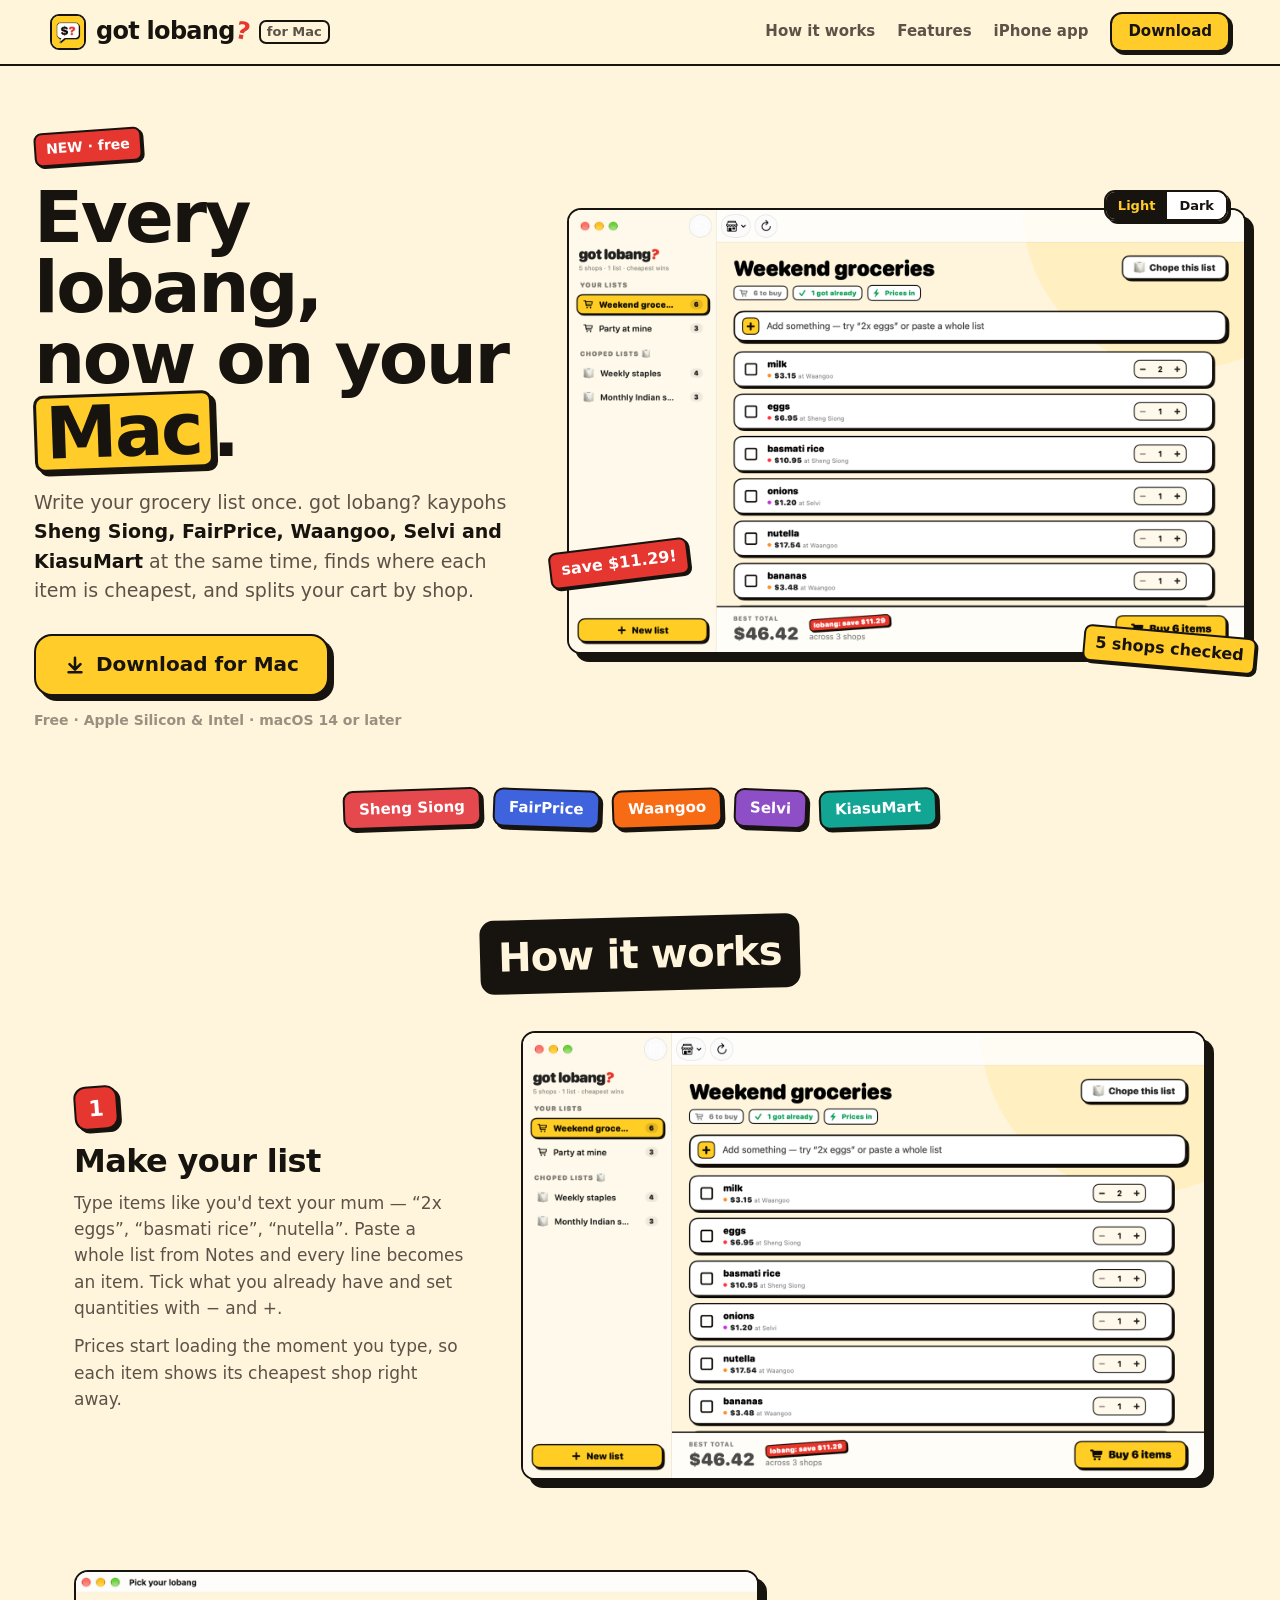
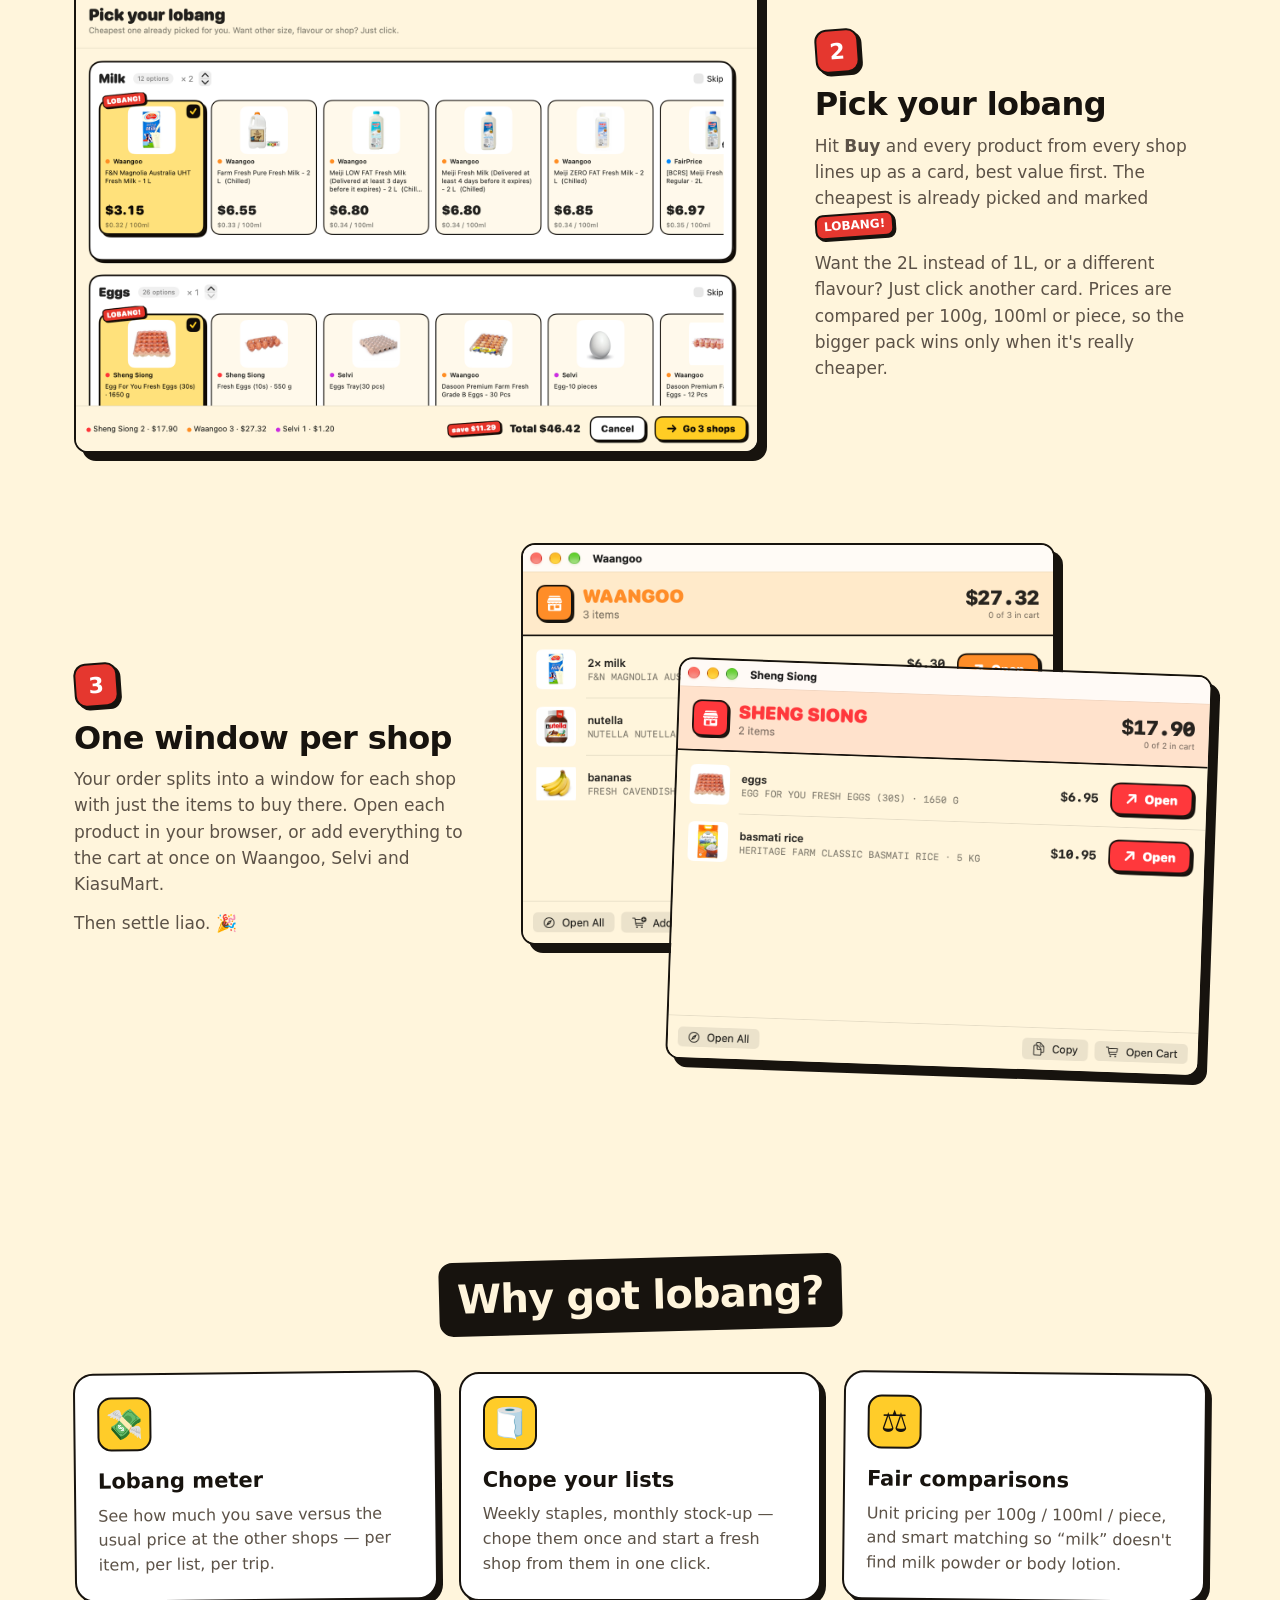
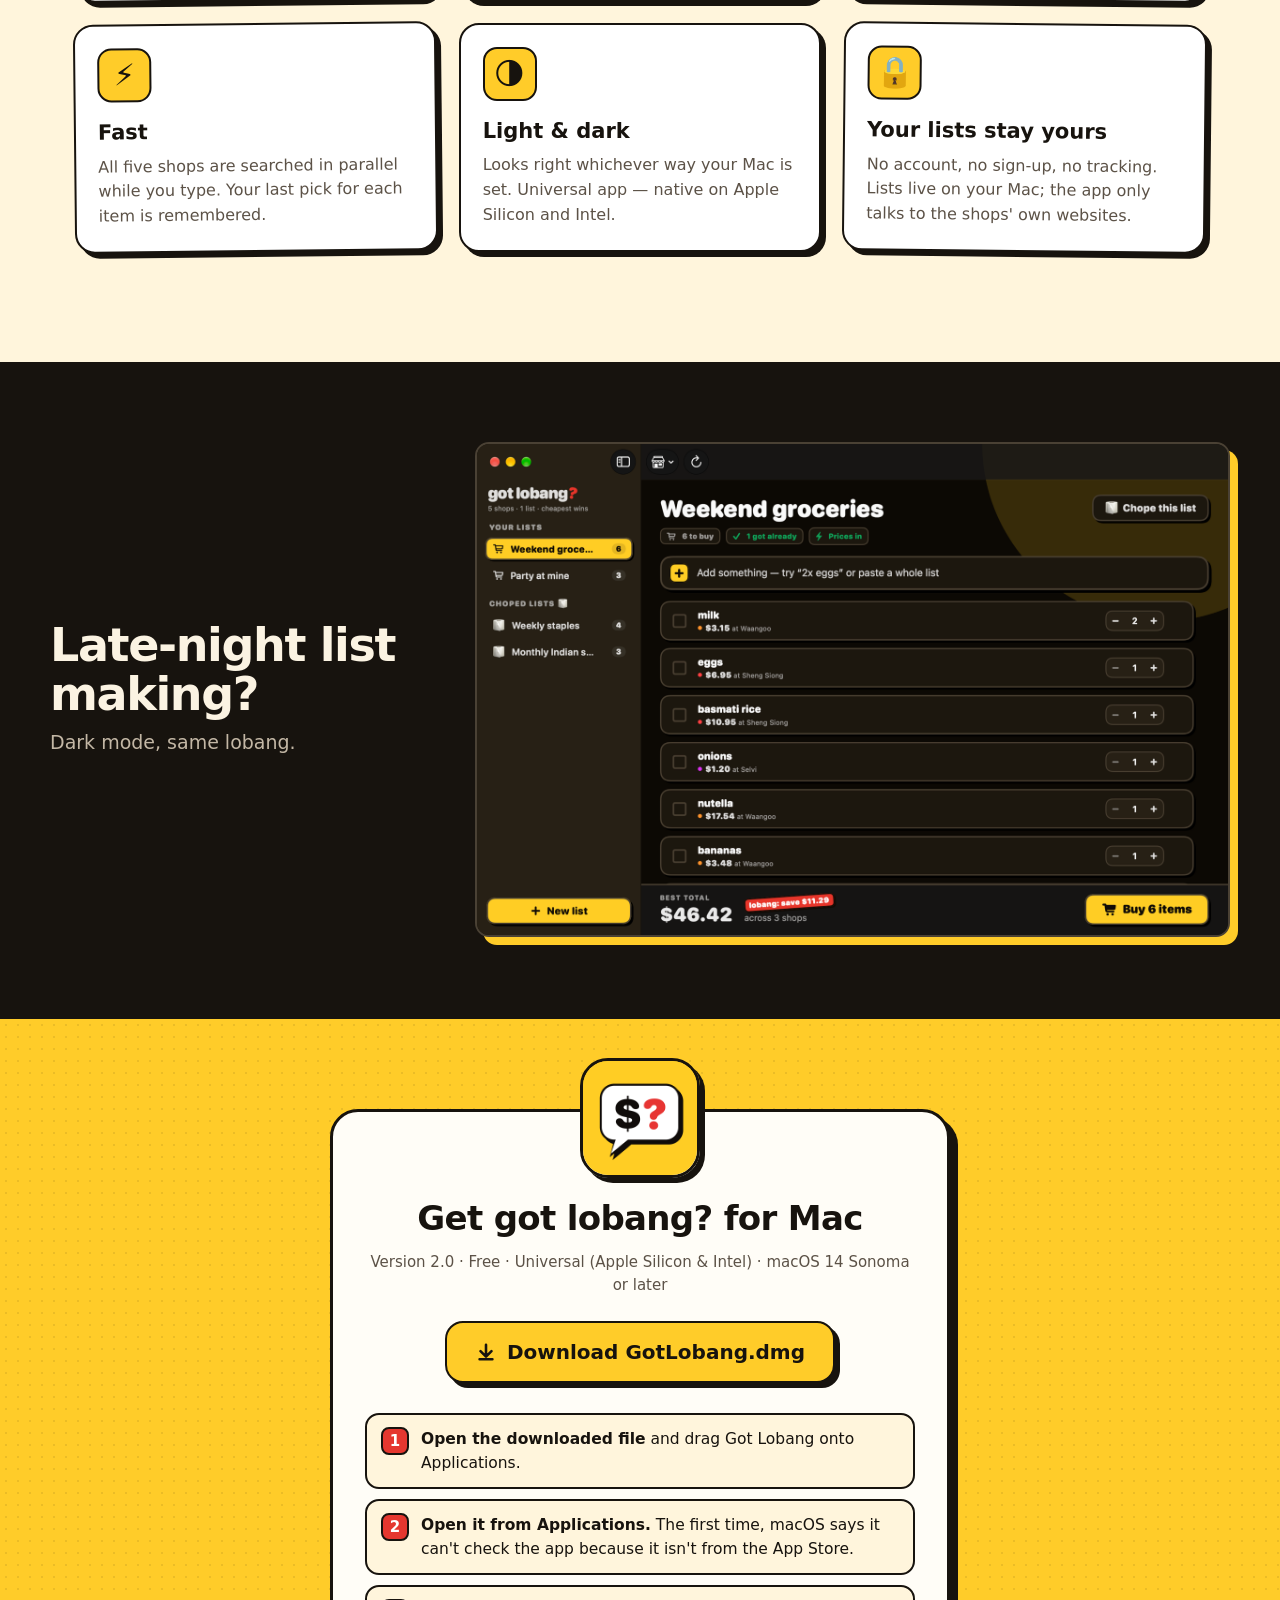
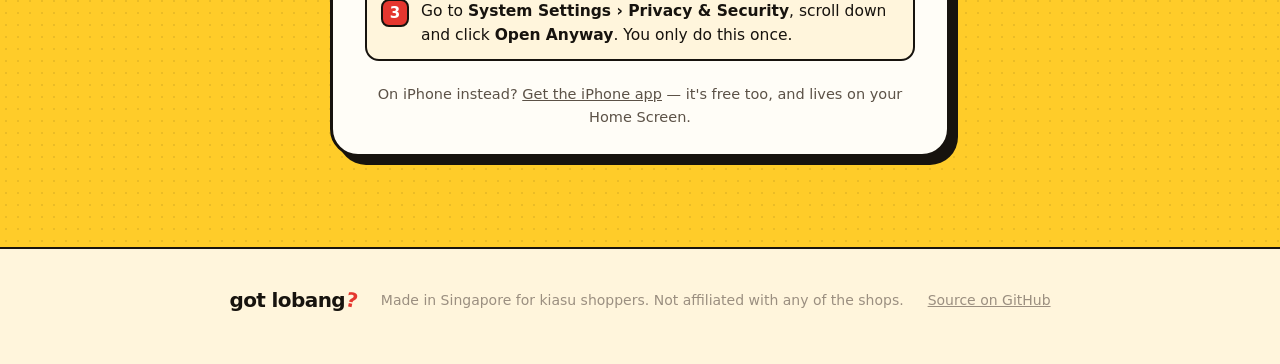
==== mac/index.html @ 3800f847 "Publish 2026-10-19 16:02" ====
<!doctype html>
<html lang="en">
<head>
  <meta charset="utf-8" />
  <meta name="viewport" content="width=device-width, initial-scale=1, viewport-fit=cover" />
  <title>got lobang? for Mac</title>
  <meta name="description" content="The cheapest groceries in Singapore, on your Mac. One list, five shops — Sheng Siong, FairPrice, Waangoo, Selvi and KiasuMart. Free download." />
  <meta name="theme-color" content="#ffcc29" />
  <link rel="icon" type="image/png" href="../icons/icon-192.png" />
  <link rel="apple-touch-icon" href="../icons/apple-touch-icon.png" />
  <link rel="stylesheet" href="mac.css" />
</head>
<body>
  <header class="top">
    <a class="brand" href="./"><img src="../icons/icon-192.png" alt="" /><span class="wordmark">got lobang<i>?</i></span><span class="for-mac">for Mac</span></a>
    <nav>
      <a href="#how">How it works</a>
      <a href="#features">Features</a>
      <a href="../" class="hide-sm">iPhone app</a>
      <a class="btn small primary" href="#download">Download</a>
    </nav>
  </header>

  <section class="hero">
    <div class="hero-text">
      <span class="sticker red tilt-l">NEW · free</span>
      <h1>Every lobang,<br />now on your <span class="hl">Mac</span>.</h1>
      <p class="lead">Write your grocery list once. got lobang? kaypohs <b>Sheng Siong, FairPrice, Waangoo, Selvi and KiasuMart</b> at the same time, finds where each item is cheapest, and splits your cart by shop.</p>
      <div class="cta">
        <a class="btn primary big" href="https://github.com/saket-vanga/gotlobang/releases/latest/download/GotLobang.dmg" data-dl>
          <svg width="22" height="22" viewBox="0 0 24 24" fill="none" stroke="currentColor" stroke-width="2.8" stroke-linecap="round" stroke-linejoin="round"><path d="M12 4v12M6 11l6 6 6-6M5 20h14"/></svg>
          Download for Mac
        </a>
        <div class="cta-meta">Free · Apple Silicon &amp; Intel · macOS 14 or later</div>
      </div>
    </div>
    <div class="hero-shot">
      <div class="theme-switch" role="tablist" aria-label="Screenshot theme">
        <button class="on" data-theme-shot="light">Light</button><button data-theme-shot="dark">Dark</button>
      </div>
      <img id="heroShot" src="img/main.png" width="1600" height="1047" alt="got lobang? on Mac: a grocery list with the cheapest price and shop for each item" />
      <span class="sticker red float s1">save $11.29!</span>
      <span class="sticker yellow float s2">5 shops checked</span>
    </div>
  </section>

  <div class="shops">
    <span style="--c:#e5484d">Sheng Siong</span><span style="--c:#3e63dd">FairPrice</span><span style="--c:#f76b15">Waangoo</span><span style="--c:#8e4ec6">Selvi</span><span style="--c:#12a594">KiasuMart</span>
  </div>

  <section id="how" class="how">
    <h2 class="section-title"><span>How it works</span></h2>

    <div class="step">
      <div class="step-text">
        <div class="num">1</div>
        <h3>Make your list</h3>
        <p>Type items like you'd text your mum — “2x eggs”, “basmati rice”, “nutella”. Paste a whole list from Notes and every line becomes an item. Tick what you already have and set quantities with − and +.</p>
        <p>Prices start loading the moment you type, so each item shows its cheapest shop right away.</p>
      </div>
      <figure class="shot"><img src="img/main.png" width="1600" height="1047" loading="lazy" alt="The list screen with prices from each shop" /></figure>
    </div>

    <div class="step flip">
      <div class="step-text">
        <div class="num">2</div>
        <h3>Pick your lobang</h3>
        <p>Hit <b>Buy</b> and every product from every shop lines up as a card, best value first. The cheapest is already picked and marked <span class="sticker red inline">LOBANG!</span></p>
        <p>Want the 2L instead of 1L, or a different flavour? Just click another card. Prices are compared per 100g, 100ml or piece, so the bigger pack wins only when it's really cheaper.</p>
      </div>
      <figure class="shot"><img src="img/pick.png" width="1600" height="1126" loading="lazy" alt="Choosing products for each item, with the cheapest marked" /></figure>
    </div>

    <div class="step">
      <div class="step-text">
        <div class="num">3</div>
        <h3>One window per shop</h3>
        <p>Your order splits into a window for each shop with just the items to buy there. Open each product in your browser, or add everything to the cart at once on Waangoo, Selvi and KiasuMart.</p>
        <p>Then settle liao. 🎉</p>
      </div>
      <figure class="shot stack">
        <img src="img/store-waangoo.png" width="1280" height="960" loading="lazy" alt="The Waangoo window with three items to buy" />
        <img src="img/store-shengSiong.png" width="1280" height="960" loading="lazy" alt="The Sheng Siong window" />
      </figure>
    </div>
  </section>

  <section id="features" class="features">
    <h2 class="section-title"><span>Why got lobang?</span></h2>
    <div class="grid">
      <div class="card"><div class="ic">💸</div><h3>Lobang meter</h3><p>See how much you save versus the usual price at the other shops — per item, per list, per trip.</p></div>
      <div class="card"><div class="ic">🧻</div><h3>Chope your lists</h3><p>Weekly staples, monthly stock-up — chope them once and start a fresh shop from them in one click.</p></div>
      <div class="card"><div class="ic">⚖️</div><h3>Fair comparisons</h3><p>Unit pricing per 100g / 100ml / piece, and smart matching so “milk” doesn't find milk powder or body lotion.</p></div>
      <div class="card"><div class="ic">⚡</div><h3>Fast</h3><p>All five shops are searched in parallel while you type. Your last pick for each item is remembered.</p></div>
      <div class="card"><div class="ic">🌗</div><h3>Light &amp; dark</h3><p>Looks right whichever way your Mac is set. Universal app — native on Apple Silicon and Intel.</p></div>
      <div class="card"><div class="ic">🔒</div><h3>Your lists stay yours</h3><p>No account, no sign-up, no tracking. Lists live on your Mac; the app only talks to the shops' own websites.</p></div>
    </div>
  </section>

  <section class="dark-band">
    <div class="dark-text">
      <h2>Late-night list making?</h2>
      <p>Dark mode, same lobang.</p>
    </div>
    <figure class="shot"><img src="img/main-dark.png" width="1600" height="1047" loading="lazy" alt="got lobang? in dark mode" /></figure>
  </section>

  <section id="download" class="download">
    <div class="dl-card">
      <img class="dl-icon" src="../icons/icon-512.png" alt="" width="120" height="120" />
      <h2>Get got lobang? for Mac</h2>
      <p class="muted">Version 2.0 · Free · Universal (Apple Silicon &amp; Intel) · macOS 14 Sonoma or later</p>
      <a class="btn primary big" href="https://github.com/saket-vanga/gotlobang/releases/latest/download/GotLobang.dmg" data-dl>
        <svg width="22" height="22" viewBox="0 0 24 24" fill="none" stroke="currentColor" stroke-width="2.8" stroke-linecap="round" stroke-linejoin="round"><path d="M12 4v12M6 11l6 6 6-6M5 20h14"/></svg>
        Download GotLobang.dmg
      </a>
      <ol class="install-steps">
        <li><span class="n">1</span><div><b>Open the downloaded file</b> and drag Got Lobang onto Applications.</div></li>
        <li><span class="n">2</span><div><b>Open it from Applications.</b> The first time, macOS says it can't check the app because it isn't from the App Store.</div></li>
        <li><span class="n">3</span><div>Go to <b>System Settings › Privacy &amp; Security</b>, scroll down and click <b>Open Anyway</b>. You only do this once.</div></li>
      </ol>
      <p class="fine">On iPhone instead? <a href="../">Get the iPhone app</a> — it's free too, and lives on your Home Screen.</p>
    </div>
  </section>

  <footer>
    <span class="wordmark small">got lobang<i>?</i></span>
    <span>Made in Singapore for kiasu shoppers. Not affiliated with any of the shops.</span>
    <a href="https://github.com/saket-vanga/gotlobang">Source on GitHub</a>
  </footer>

  <script>
    // Light / dark screenshot switch in the hero.
    const img = document.getElementById("heroShot");
    document.querySelectorAll("[data-theme-shot]").forEach(b => b.addEventListener("click", () => {
      document.querySelectorAll("[data-theme-shot]").forEach(x => x.classList.toggle("on", x === b));
      img.src = b.dataset.themeShot === "dark" ? "img/main-dark.png" : "img/main.png";
    }));
    // Click a screenshot to see it full size.
    document.querySelectorAll(".shot img, .hero-shot img").forEach(i => i.addEventListener("click", () => {
      const o = document.createElement("div");
      o.className = "zoom";
      o.innerHTML = `<img src="${i.getAttribute("src")}" alt="">`;
      o.addEventListener("click", () => o.remove());
      document.body.append(o);
    }));
    // Thank-you nudge after the download starts.
    document.querySelectorAll("[data-dl]").forEach(a => a.addEventListener("click", () => {
      const t = document.createElement("div");
      t.className = "toast";
      t.textContent = "Downloading… open it and drag to Applications 🎉";
      document.body.append(t);
      setTimeout(() => t.remove(), 4000);
    }));
  </script>
</body>
</html>
---- mac/mac.css ----
/* got lobang? for Mac — marketing page. Same look as the app: marigold, chilli red, ink outlines. */
:root {
  --bg: #fff5dc;
  --paper: #ffffff;
  --paper-2: #fff9ea;
  --ink: #17130e;
  --ink-2: #5c5247;
  --ink-3: #9b8f80;
  --edge: #17130e;
  --drop: #17130e;
  --yellow: #ffcc29;
  --red: #e5372f;
  --round: ui-rounded, "SF Pro Rounded", "Nunito", system-ui, sans-serif;
  color-scheme: light dark;
}
@media (prefers-color-scheme: dark) {
  :root {
    --bg: #14110c;
    --paper: #221d16;
    --paper-2: #2b251c;
    --ink: #fbf3e2;
    --ink-2: #c3b7a5;
    --ink-3: #847a6c;
    --edge: #4a4134;
    --drop: #000;
  }
}

* { box-sizing: border-box; }
html { scroll-behavior: smooth; }
body {
  margin: 0; background: var(--bg); color: var(--ink);
  font: 17px/1.55 -apple-system, BlinkMacSystemFont, "SF Pro Text", system-ui, sans-serif;
  -webkit-font-smoothing: antialiased;
}
a { color: inherit; }
img { max-width: 100%; height: auto; display: block; }
b { font-weight: 700; }
.muted { color: var(--ink-2); }

.wordmark { font-family: var(--round); font-weight: 900; letter-spacing: -.03em; white-space: nowrap; }
.wordmark i { font-style: normal; color: var(--red); display: inline-block; transform: rotate(12deg); margin-left: .04em; }

.sticker {
  display: inline-block; font-family: var(--round); font-weight: 900; font-size: 14px; padding: 4px 10px;
  border-radius: 8px; border: 2px solid #17130e; box-shadow: 2px 2px 0 #17130e; white-space: nowrap;
}
.sticker.red { background: var(--red); color: #fff; }
.sticker.yellow { background: var(--yellow); color: #17130e; }
.sticker.inline { font-size: 12px; padding: 1px 7px; transform: rotate(-4deg); vertical-align: 2px; }
.tilt-l { transform: rotate(-4deg); }

.btn {
  display: inline-flex; align-items: center; justify-content: center; gap: 10px; text-decoration: none;
  height: 50px; padding: 0 22px; border-radius: 15px; font-family: var(--round); font-weight: 900; font-size: 17px;
  background: var(--paper); color: var(--ink); border: 2.5px solid var(--edge); box-shadow: 4px 4px 0 var(--drop);
  transition: transform .08s ease, box-shadow .08s ease;
}
.btn:active { transform: translate(3px, 3px); box-shadow: 1px 1px 0 var(--drop); }
.btn:hover { transform: translate(-1px, -1px); box-shadow: 5px 5px 0 var(--drop); }
.btn.primary { background: var(--yellow); color: #17130e; border-color: #17130e; box-shadow: 4px 4px 0 #17130e; }
.btn.small { height: 40px; font-size: 15px; padding: 0 16px; border-radius: 12px; box-shadow: 3px 3px 0 #17130e; }
.btn.big { height: 62px; font-size: 20px; padding: 0 28px; border-radius: 18px; box-shadow: 5px 5px 0 #17130e; }

/* ---------- top bar ---------- */
.top {
  position: sticky; top: 0; z-index: 10; display: flex; align-items: center; justify-content: space-between; gap: 16px;
  padding: 12px max(16px, calc((100vw - 1180px) / 2)); background: color-mix(in srgb, var(--bg) 85%, transparent);
  -webkit-backdrop-filter: blur(16px) saturate(160%); backdrop-filter: blur(16px) saturate(160%); border-bottom: 2px solid var(--edge);
}
.brand { display: flex; align-items: center; gap: 10px; text-decoration: none; }
.brand img { width: 36px; height: 36px; border-radius: 9px; border: 2px solid #17130e; }
.brand .wordmark { font-size: 24px; }
.for-mac { font-family: var(--round); font-weight: 800; font-size: 13px; color: var(--ink-2); border: 2px solid var(--edge); border-radius: 7px; padding: 0 6px; }
nav { display: flex; align-items: center; gap: 22px; }
nav a:not(.btn) { text-decoration: none; font-weight: 600; font-size: 15px; color: var(--ink-2); }
nav a:not(.btn):hover { color: var(--ink); }

/* ---------- hero ---------- */
.hero {
  display: grid; grid-template-columns: minmax(0, 5fr) minmax(0, 7fr); gap: 48px; align-items: center;
  max-width: 1260px; margin: 0 auto; padding: 64px 24px 40px;
}
h1 { font-family: var(--round); font-weight: 900; font-size: clamp(42px, 6vw, 72px); line-height: .98; letter-spacing: -.035em; margin: 18px 0 18px; }
.hl { background: var(--yellow); color: #17130e; padding: 0 .12em; border-radius: 10px; border: 3px solid #17130e; box-shadow: 4px 4px 0 #17130e; display: inline-block; transform: rotate(-2deg); }
.lead { font-size: 19px; color: var(--ink-2); max-width: 34em; margin: 0 0 28px; }
.lead b { color: var(--ink); }
.cta-meta { margin-top: 14px; font-size: 14px; color: var(--ink-3); font-weight: 600; }
.hero-shot { position: relative; }
.hero-shot > img, .shot img {
  border-radius: 14px; border: 2.5px solid var(--edge); box-shadow: 8px 8px 0 var(--drop); background: var(--paper); cursor: zoom-in;
}
.theme-switch { position: absolute; top: -18px; right: 18px; z-index: 2; display: flex; border: 2px solid #17130e; border-radius: 11px; overflow: hidden; box-shadow: 3px 3px 0 #17130e; }
.theme-switch button { font: 800 13px var(--round); border: 0; padding: 6px 12px; background: #fff; color: #17130e; cursor: pointer; }
.theme-switch button.on { background: #17130e; color: var(--yellow); }
.float { position: absolute; z-index: 2; font-size: 16px; }
.s1 { left: -18px; bottom: 16%; transform: rotate(-7deg); animation: bob 3s ease-in-out infinite; }
.s2 { right: -10px; bottom: -14px; transform: rotate(5deg); animation: bob 3s ease-in-out 1.5s infinite; }
@keyframes bob { 50% { translate: 0 -6px; } }

.shops { display: flex; flex-wrap: wrap; justify-content: center; gap: 12px; padding: 18px 24px 8px; }
.shops span { font-family: var(--round); font-weight: 900; font-size: 15px; color: #fff; background: var(--c); border: 2px solid #17130e; border-radius: 10px; padding: 6px 14px; box-shadow: 3px 3px 0 #17130e; }
.shops span:nth-child(odd) { transform: rotate(-2deg); }
.shops span:nth-child(even) { transform: rotate(2deg); }

/* ---------- sections ---------- */
.section-title { text-align: center; margin: 0 0 40px; }
.section-title span { display: inline-block; font-family: var(--round); font-weight: 900; font-size: clamp(28px, 4vw, 40px); letter-spacing: -.02em; background: var(--ink); color: var(--bg); padding: 6px 18px; border-radius: 14px; transform: rotate(-1.5deg); }
.how, .features { max-width: 1180px; margin: 0 auto; padding: 80px 24px 20px; }
.step { display: grid; grid-template-columns: minmax(0, 4fr) minmax(0, 7fr); gap: 56px; align-items: center; margin-bottom: 90px; }
.step.flip { grid-template-columns: minmax(0, 7fr) minmax(0, 4fr); }
.step.flip .step-text { order: 2; }
.step h3 { font-family: var(--round); font-weight: 900; font-size: 32px; letter-spacing: -.02em; margin: 14px 0 10px; line-height: 1.1; }
.step p { color: var(--ink-2); margin: 0 0 12px; }
.num { width: 44px; height: 44px; border-radius: 12px; background: var(--red); color: #fff; font: 900 22px var(--round); display: grid; place-items: center; border: 2.5px solid #17130e; box-shadow: 3px 3px 0 #17130e; transform: rotate(-4deg); }
.shot { margin: 0; }
.shot.stack { position: relative; padding-bottom: 18%; }
.shot.stack img { width: 78%; }
.shot.stack img + img { position: absolute; right: 0; bottom: 0; transform: rotate(2deg); }

.grid { display: grid; grid-template-columns: repeat(3, minmax(0, 1fr)); gap: 22px; }
.card { background: var(--paper); border: 2.5px solid var(--edge); border-radius: 20px; padding: 22px; box-shadow: 5px 5px 0 var(--drop); transition: transform .15s ease; }
.card:nth-child(3n + 1) { transform: rotate(-.6deg); }
.card:nth-child(3n) { transform: rotate(.6deg); }
.card:hover { transform: rotate(0) translate(-2px, -2px); }
.card .ic { font-size: 30px; width: 54px; height: 54px; display: grid; place-items: center; background: var(--yellow); border: 2px solid #17130e; border-radius: 14px; margin-bottom: 14px; }
.card h3 { font-family: var(--round); font-weight: 900; font-size: 21px; margin: 0 0 6px; }
.card p { margin: 0; color: var(--ink-2); font-size: 16px; }

.dark-band {
  margin: 90px 0 0; padding: 80px max(24px, calc((100vw - 1180px) / 2)); background: #17130e; color: #fbf3e2;
  display: grid; grid-template-columns: minmax(0, 4fr) minmax(0, 8fr); gap: 48px; align-items: center;
}
.dark-band h2 { font-family: var(--round); font-weight: 900; font-size: clamp(32px, 4vw, 46px); letter-spacing: -.03em; line-height: 1.05; margin: 0 0 10px; }
.dark-band p { color: #c3b7a5; font-size: 19px; margin: 0; }
.dark-band .shot img { border-color: #4a4134; box-shadow: 8px 8px 0 var(--yellow); }

.download {
  padding: 90px 24px; background: var(--yellow);
  background-image: radial-gradient(rgba(0, 0, 0, .08) 1.3px, transparent 1.4px); background-size: 12px 12px;
  border-top: 2.5px solid #17130e; border-bottom: 2.5px solid #17130e;
}
.dl-card { max-width: 620px; margin: 0 auto; background: #fffdf7; color: #17130e; border: 3px solid #17130e; border-radius: 28px; padding: 36px 32px 26px; box-shadow: 8px 8px 0 #17130e; text-align: center; }
.dl-icon { margin: -90px auto 14px; width: 120px; height: 120px; border-radius: 28px; border: 3px solid #17130e; box-shadow: 5px 5px 0 #17130e; }
.dl-card h2 { font-family: var(--round); font-weight: 900; font-size: 34px; letter-spacing: -.02em; margin: 0 0 6px; }
.dl-card .muted { color: #5c5247; margin: 0 0 24px; font-size: 15px; }
.install-steps { list-style: none; padding: 0; margin: 30px 0 0; text-align: left; display: grid; gap: 10px; }
.install-steps li { display: flex; gap: 12px; align-items: flex-start; background: #fff5dc; border: 2px solid #17130e; border-radius: 14px; padding: 12px 14px; font-size: 15.5px; }
.install-steps .n { flex: none; width: 28px; height: 28px; border-radius: 8px; background: var(--red); color: #fff; font: 900 15px var(--round); display: grid; place-items: center; border: 2px solid #17130e; }
.fine { font-size: 14.5px; color: #5c5247; margin: 22px 0 0; }

footer { display: flex; flex-wrap: wrap; gap: 10px 24px; align-items: center; justify-content: center; padding: 36px 24px 48px; font-size: 14px; color: var(--ink-3); }
footer .wordmark.small { font-size: 20px; color: var(--ink); }

.zoom { position: fixed; inset: 0; z-index: 50; background: rgba(15, 10, 0, .82); display: grid; place-items: center; padding: 24px; cursor: zoom-out; animation: fade .2s ease; }
.zoom img { max-width: 100%; max-height: 100%; border-radius: 12px; box-shadow: 0 20px 60px rgba(0, 0, 0, .5); }
@keyframes fade { from { opacity: 0; } }
.toast { position: fixed; left: 50%; bottom: 28px; transform: translateX(-50%); z-index: 60; background: #17130e; color: var(--yellow); border: 2.5px solid var(--yellow); padding: 12px 20px; border-radius: 14px; font: 800 16px var(--round); animation: fade .3s ease; white-space: nowrap; }

/* ---------- small screens ---------- */
@media (max-width: 860px) {
  .hero, .step, .step.flip, .dark-band { grid-template-columns: minmax(0, 1fr); gap: 30px; }
  .step.flip .step-text { order: 0; }
  .hero { padding-top: 40px; }
  .grid { grid-template-columns: minmax(0, 1fr); }
  .hide-sm, nav a[href="#how"], nav a[href="#features"] { display: none; }
  .s1 { left: 6px; }
  .step { margin-bottom: 60px; }
  .dl-card { padding: 30px 18px 22px; }
  .toast { white-space: normal; width: calc(100% - 32px); text-align: center; }
}
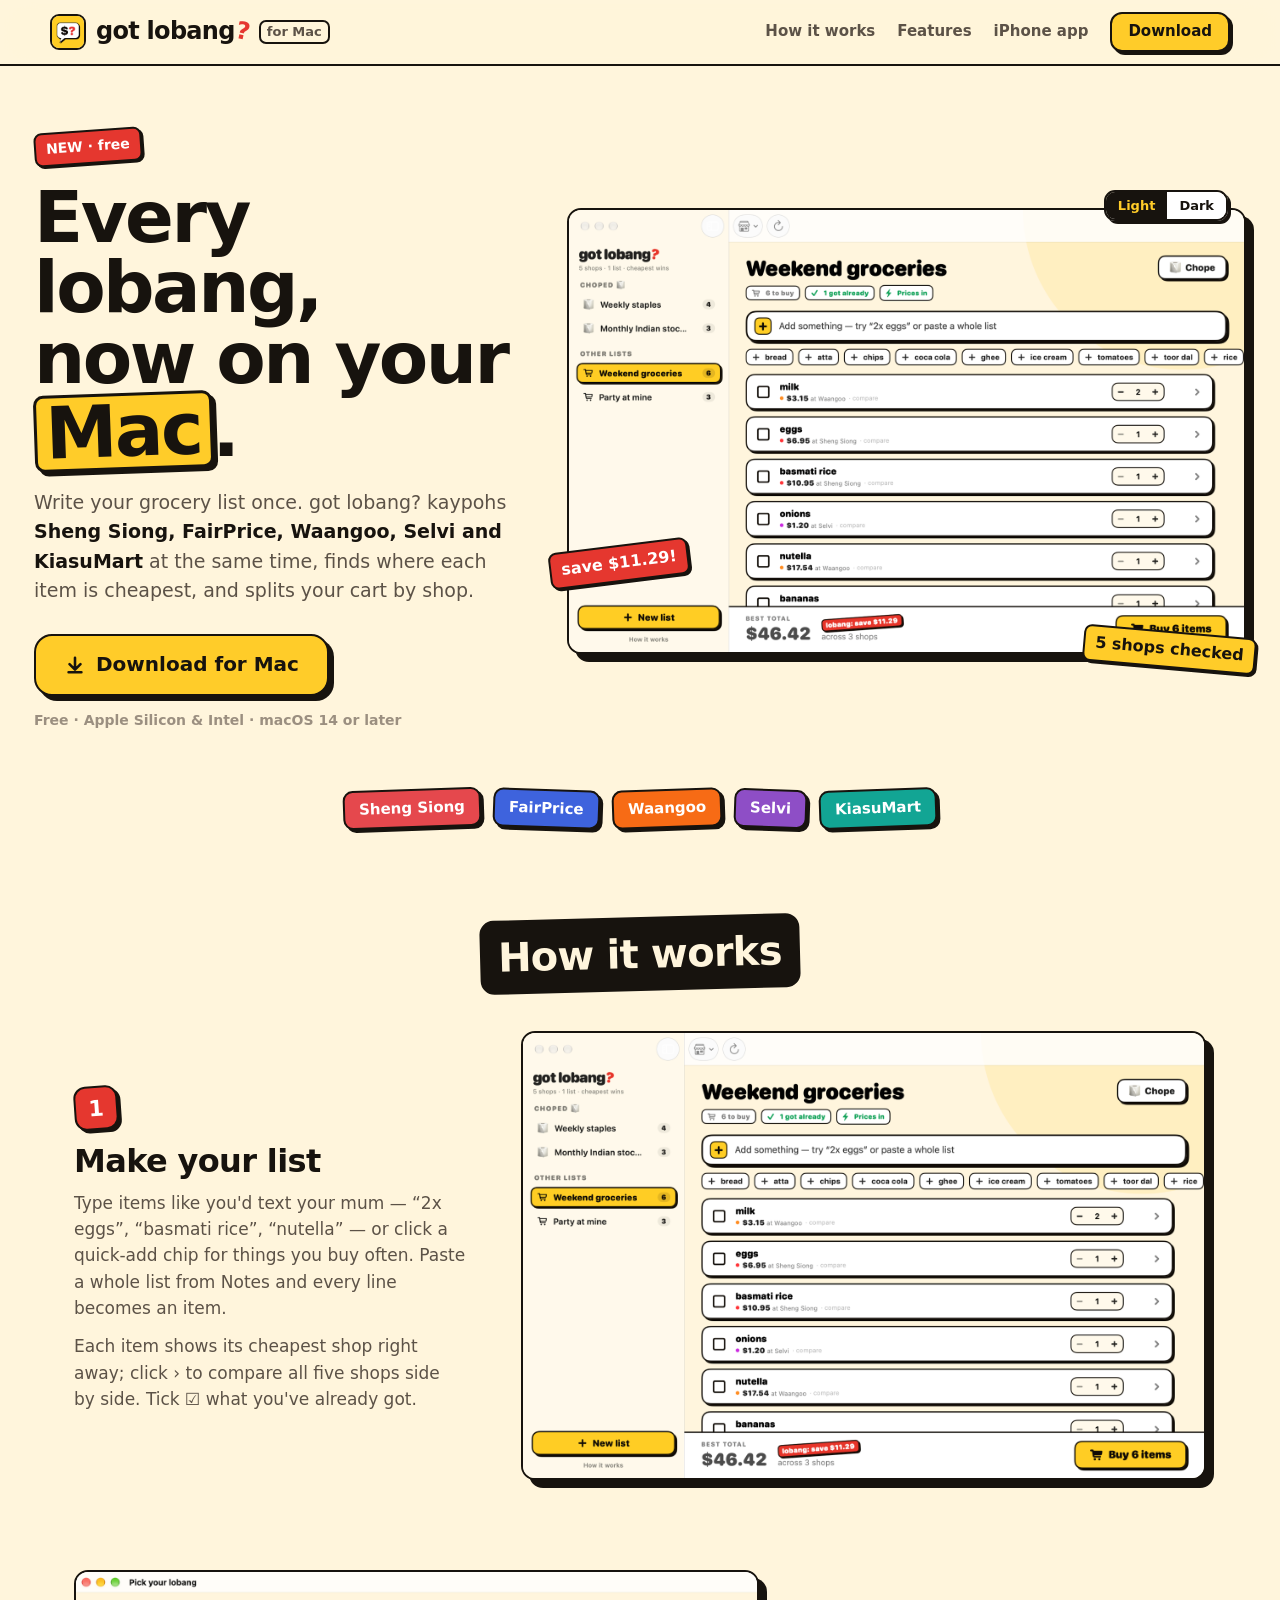
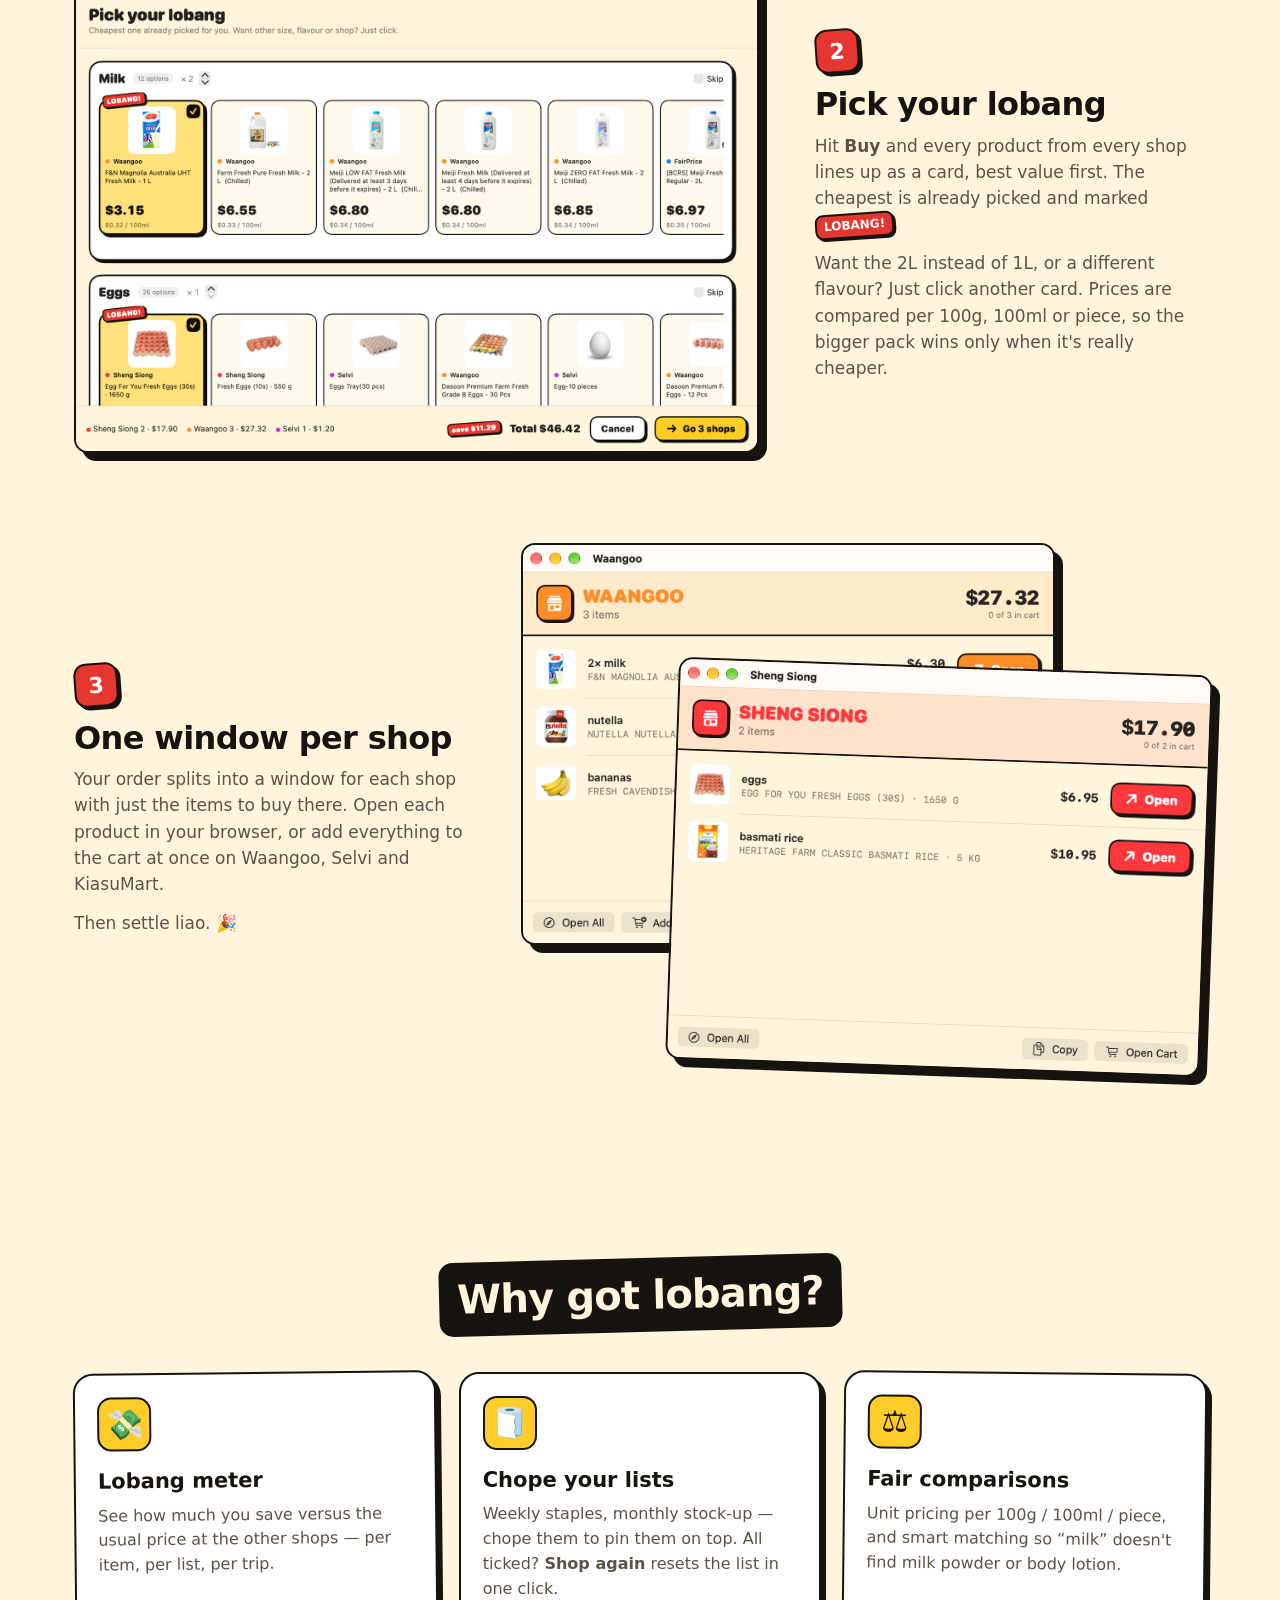
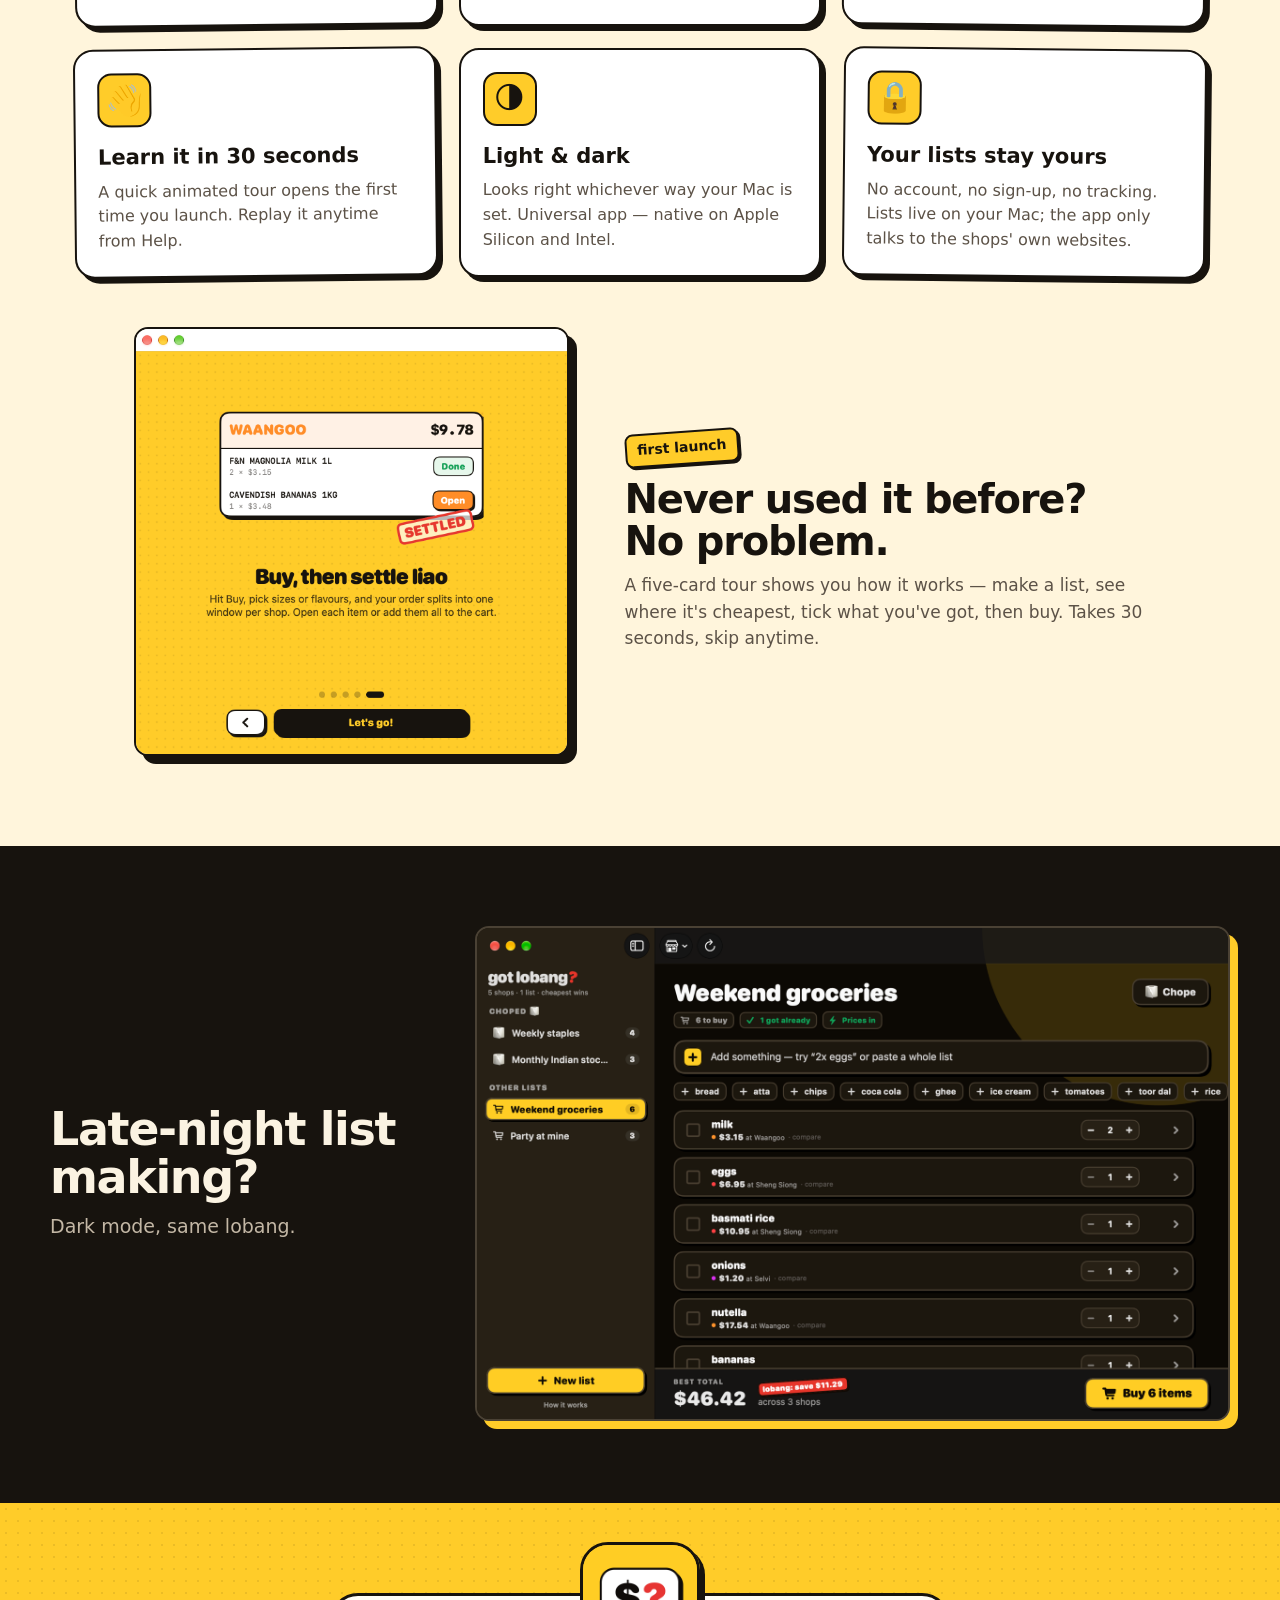
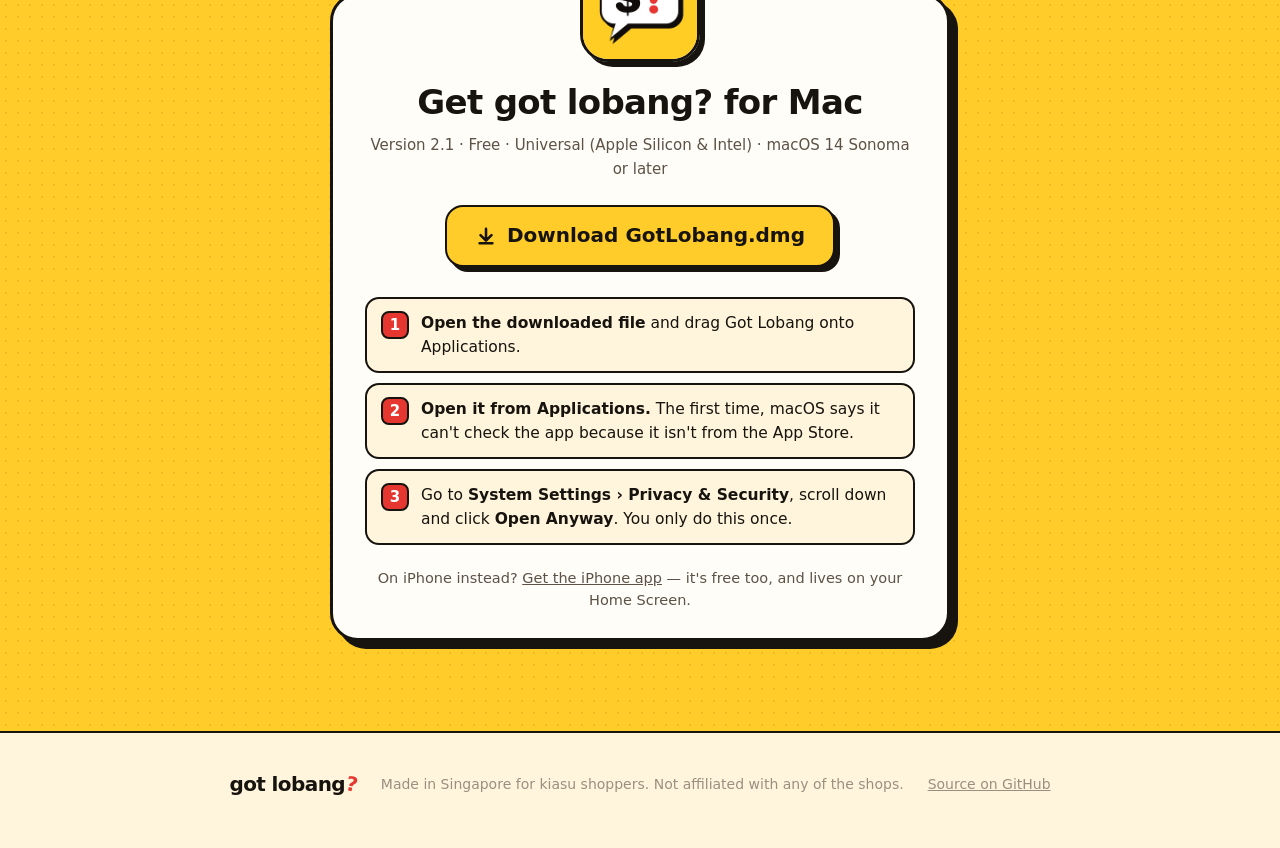
==== commit 0cafb82b: "Publish 2026-10-19 16:31" ====
--- a/mac/index.html
+++ b/mac/index.html
@@ -55,8 +55,8 @@
       <div class="step-text">
         <div class="num">1</div>
         <h3>Make your list</h3>
-        <p>Type items like you'd text your mum — “2x eggs”, “basmati rice”, “nutella”. Paste a whole list from Notes and every line becomes an item. Tick what you already have and set quantities with − and +.</p>
-        <p>Prices start loading the moment you type, so each item shows its cheapest shop right away.</p>
+        <p>Type items like you'd text your mum — “2x eggs”, “basmati rice”, “nutella” — or click a quick-add chip for things you buy often. Paste a whole list from Notes and every line becomes an item.</p>
+        <p>Each item shows its cheapest shop right away; click › to compare all five shops side by side. Tick ☑ what you've already got.</p>
       </div>
       <figure class="shot"><img src="img/main.png" width="1600" height="1047" loading="lazy" alt="The list screen with prices from each shop" /></figure>
     </div>
@@ -89,11 +89,20 @@
     <h2 class="section-title"><span>Why got lobang?</span></h2>
     <div class="grid">
       <div class="card"><div class="ic">💸</div><h3>Lobang meter</h3><p>See how much you save versus the usual price at the other shops — per item, per list, per trip.</p></div>
-      <div class="card"><div class="ic">🧻</div><h3>Chope your lists</h3><p>Weekly staples, monthly stock-up — chope them once and start a fresh shop from them in one click.</p></div>
+      <div class="card"><div class="ic">🧻</div><h3>Chope your lists</h3><p>Weekly staples, monthly stock-up — chope them to pin them on top. All ticked? <b>Shop again</b> resets the list in one click.</p></div>
       <div class="card"><div class="ic">⚖️</div><h3>Fair comparisons</h3><p>Unit pricing per 100g / 100ml / piece, and smart matching so “milk” doesn't find milk powder or body lotion.</p></div>
-      <div class="card"><div class="ic">⚡</div><h3>Fast</h3><p>All five shops are searched in parallel while you type. Your last pick for each item is remembered.</p></div>
+      <div class="card"><div class="ic">👋</div><h3>Learn it in 30 seconds</h3><p>A quick animated tour opens the first time you launch. Replay it anytime from Help.</p></div>
       <div class="card"><div class="ic">🌗</div><h3>Light &amp; dark</h3><p>Looks right whichever way your Mac is set. Universal app — native on Apple Silicon and Intel.</p></div>
       <div class="card"><div class="ic">🔒</div><h3>Your lists stay yours</h3><p>No account, no sign-up, no tracking. Lists live on your Mac; the app only talks to the shops' own websites.</p></div>
+    </div>
+  </section>
+
+  <section class="tour">
+    <figure class="shot"><img src="img/tutorial.png" width="1240" height="1224" loading="lazy" alt="The first-launch tutorial" /></figure>
+    <div>
+      <span class="sticker yellow tilt-l">first launch</span>
+      <h2>Never used it before? No problem.</h2>
+      <p>A five-card tour shows you how it works — make a list, see where it's cheapest, tick what you've got, then buy. Takes 30 seconds, skip anytime.</p>
     </div>
   </section>
 
@@ -109,7 +118,7 @@
     <div class="dl-card">
       <img class="dl-icon" src="../icons/icon-512.png" alt="" width="120" height="120" />
       <h2>Get got lobang? for Mac</h2>
-      <p class="muted">Version 2.0 · Free · Universal (Apple Silicon &amp; Intel) · macOS 14 Sonoma or later</p>
+      <p class="muted">Version 2.1 · Free · Universal (Apple Silicon &amp; Intel) · macOS 14 Sonoma or later</p>
       <a class="btn primary big" href="https://github.com/saket-vanga/gotlobang/releases/latest/download/GotLobang.dmg" data-dl>
         <svg width="22" height="22" viewBox="0 0 24 24" fill="none" stroke="currentColor" stroke-width="2.8" stroke-linecap="round" stroke-linejoin="round"><path d="M12 4v12M6 11l6 6 6-6M5 20h14"/></svg>
         Download GotLobang.dmg
--- a/mac/mac.css
+++ b/mac/mac.css
@@ -157,13 +157,18 @@
 @keyframes fade { from { opacity: 0; } }
 .toast { position: fixed; left: 50%; bottom: 28px; transform: translateX(-50%); z-index: 60; background: #17130e; color: var(--yellow); border: 2.5px solid var(--yellow); padding: 12px 20px; border-radius: 14px; font: 800 16px var(--round); animation: fade .3s ease; white-space: nowrap; }
 
+.tour { max-width: 1060px; margin: 30px auto 0; padding: 0 24px; display: grid; grid-template-columns: minmax(0, 5fr) minmax(0, 6fr); gap: 56px; align-items: center; }
+.tour .shot img { box-shadow: 8px 8px 0 #17130e; border-color: #17130e; }
+.tour h2 { font-family: var(--round); font-weight: 900; font-size: clamp(28px, 3.6vw, 40px); letter-spacing: -.03em; line-height: 1.05; margin: 14px 0 10px; }
+.tour p { color: var(--ink-2); margin: 0; }
+
 /* ---------- small screens ---------- */
 @media (max-width: 860px) {
-  .hero, .step, .step.flip, .dark-band { grid-template-columns: minmax(0, 1fr); gap: 30px; }
+  .hero, .step, .step.flip, .dark-band, .tour { grid-template-columns: minmax(0, 1fr); gap: 30px; }
   .step.flip .step-text { order: 0; }
   .hero { padding-top: 40px; }
   .grid { grid-template-columns: minmax(0, 1fr); }
-  .hide-sm, nav a[href="#how"], nav a[href="#features"] { display: none; }
+  .hide-sm, .for-mac, nav a[href="#how"], nav a[href="#features"] { display: none; }
   .s1 { left: 6px; }
   .step { margin-bottom: 60px; }
   .dl-card { padding: 30px 18px 22px; }
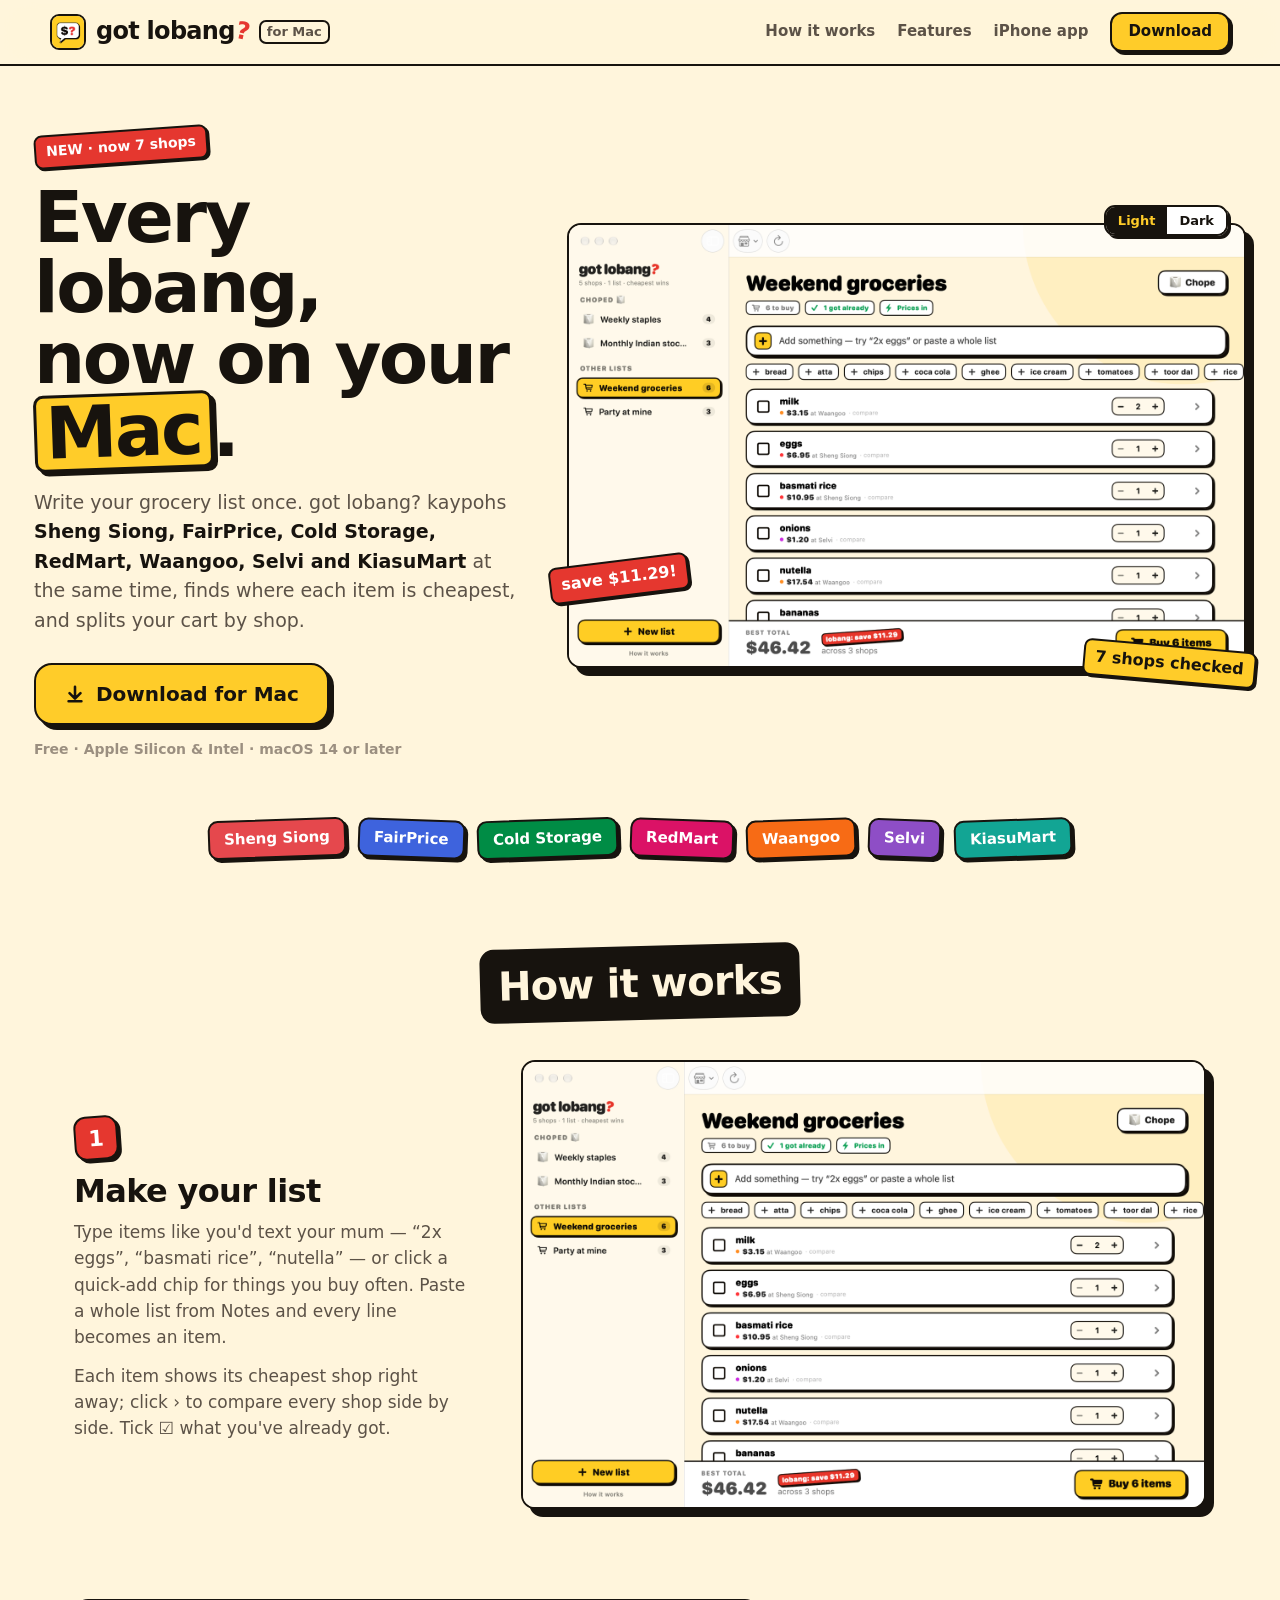
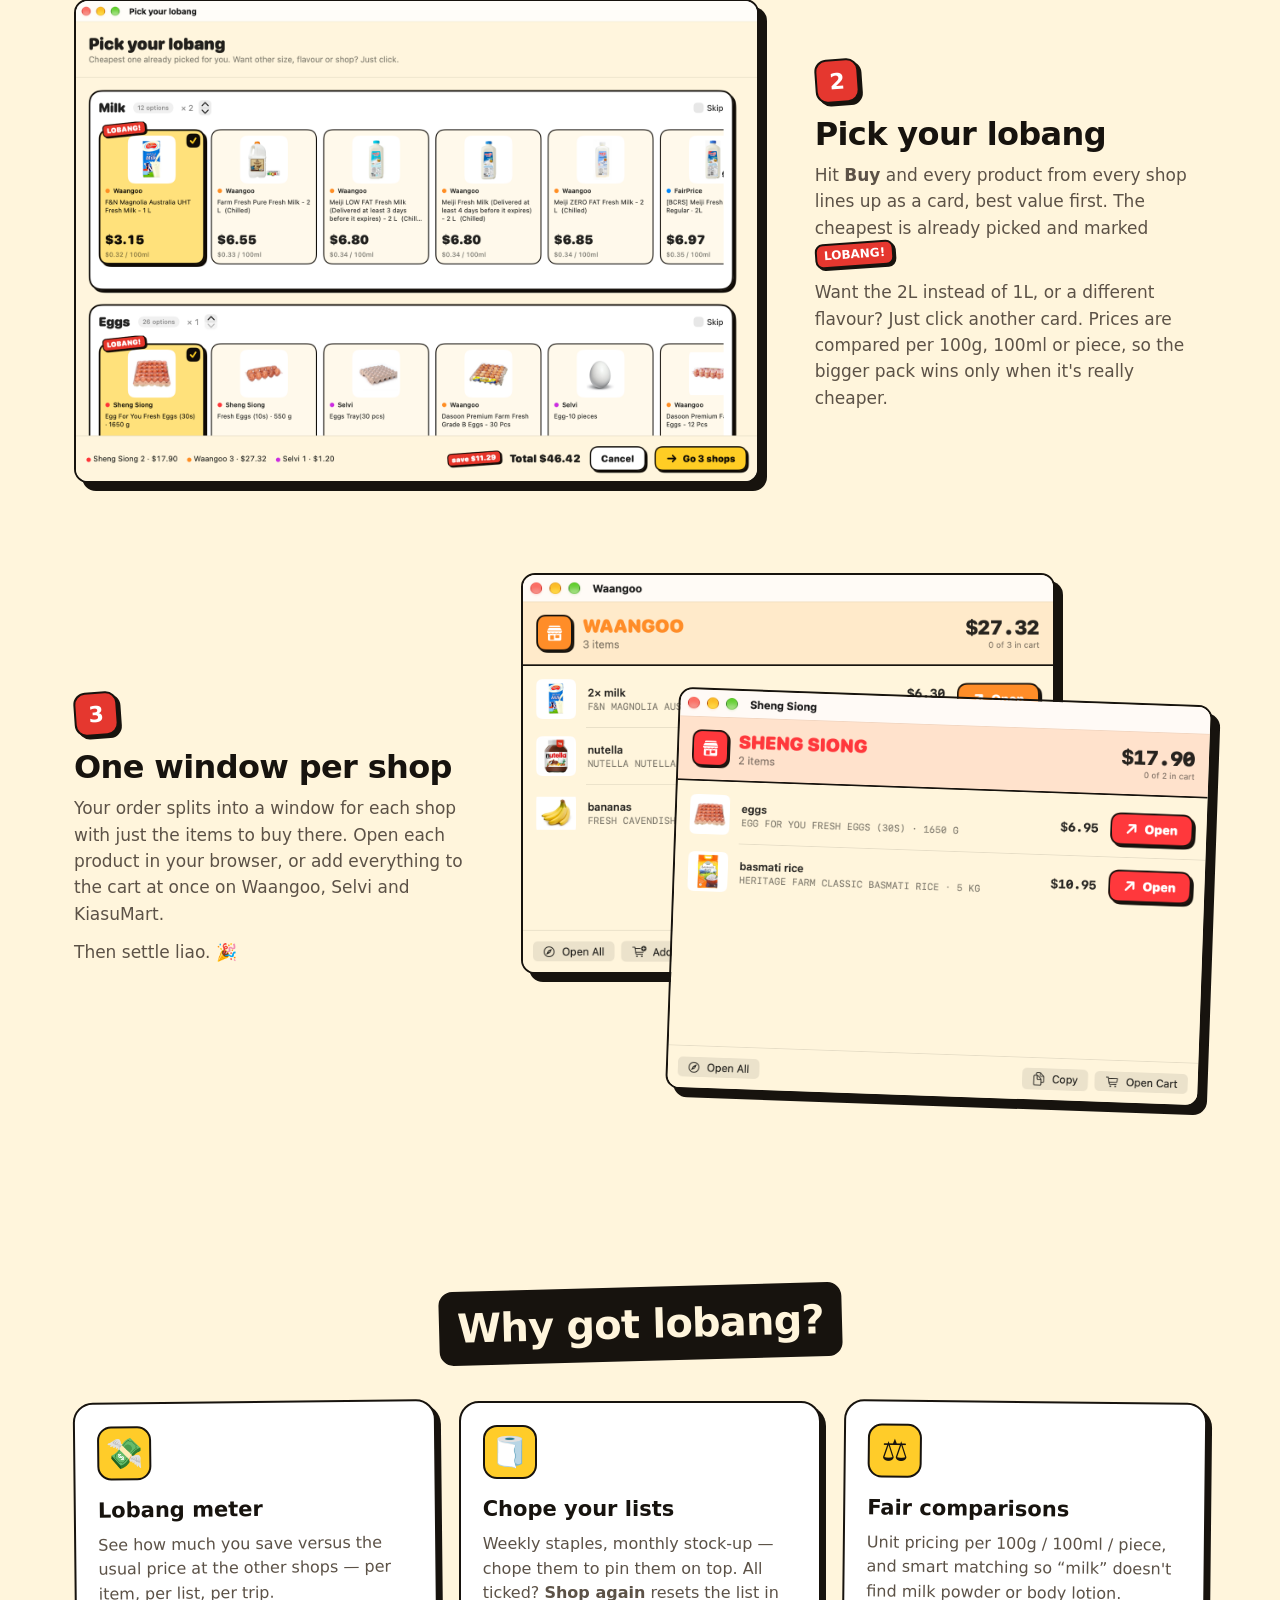
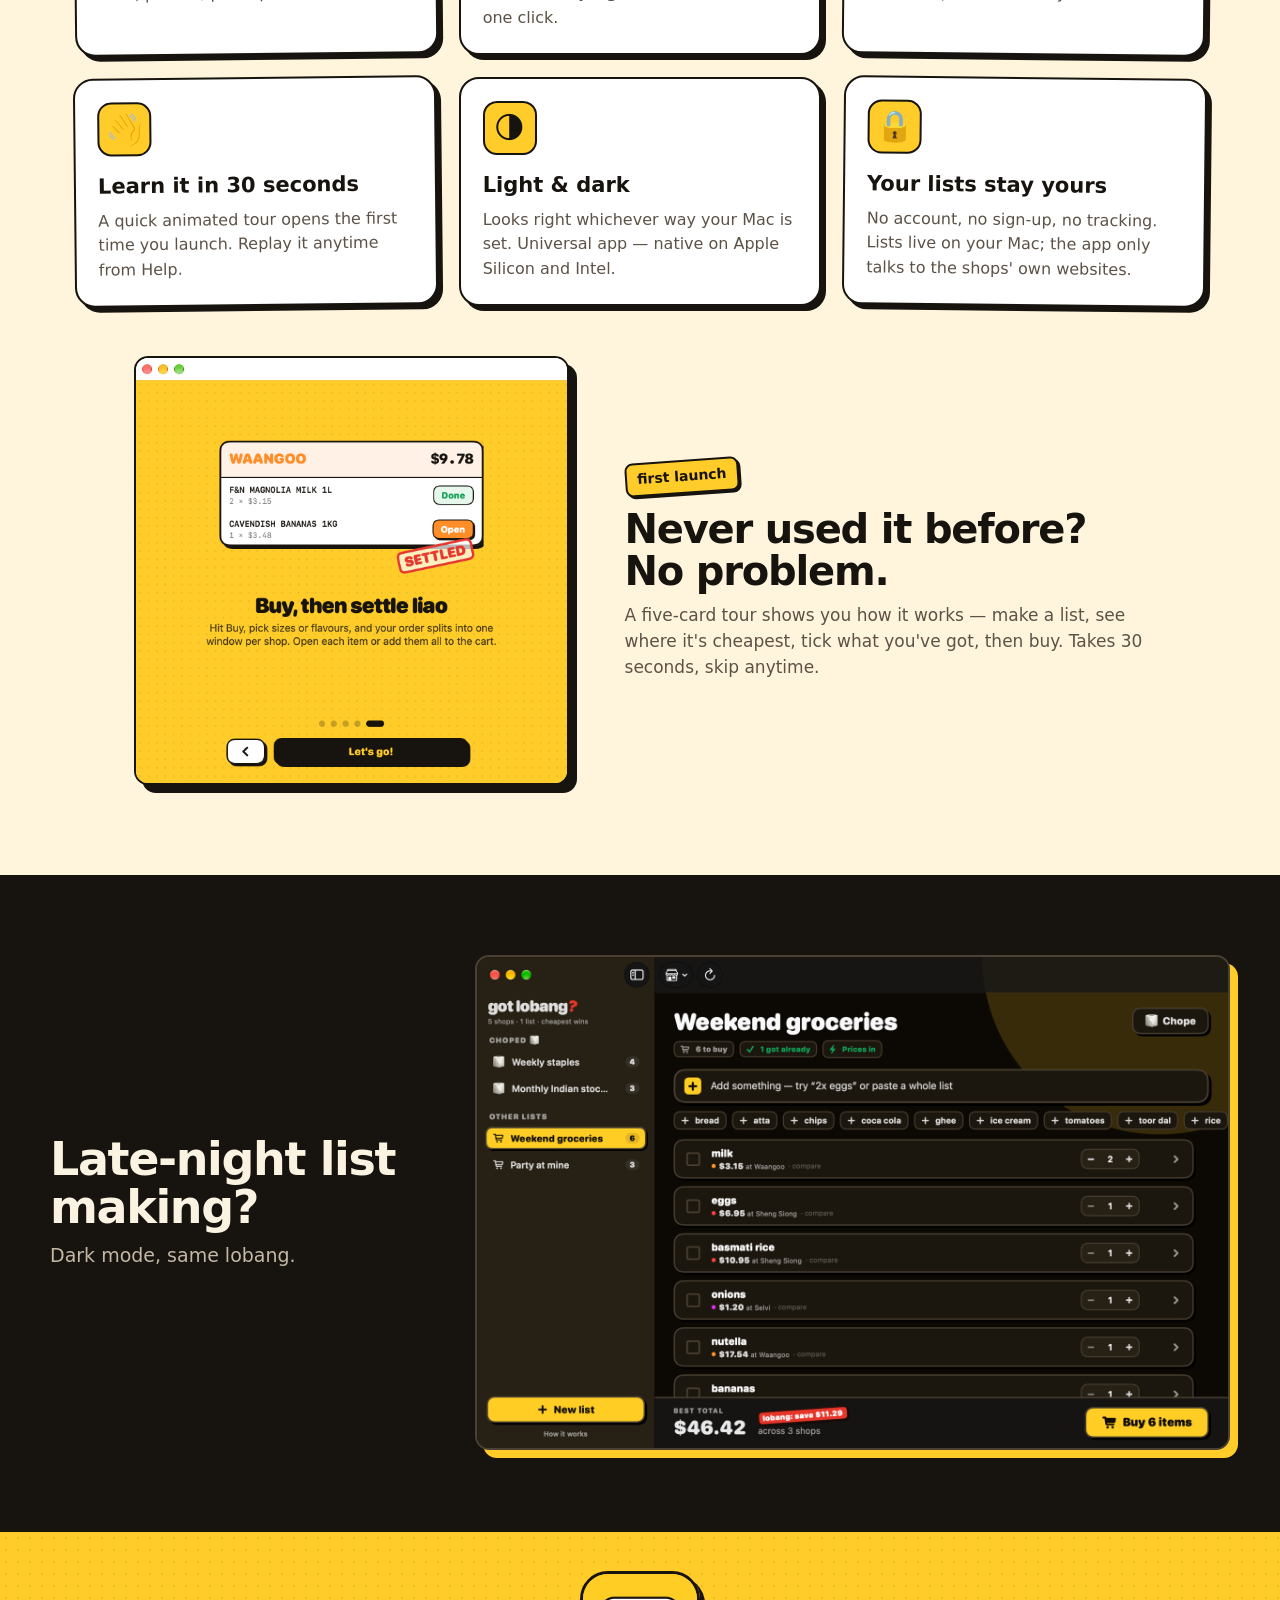
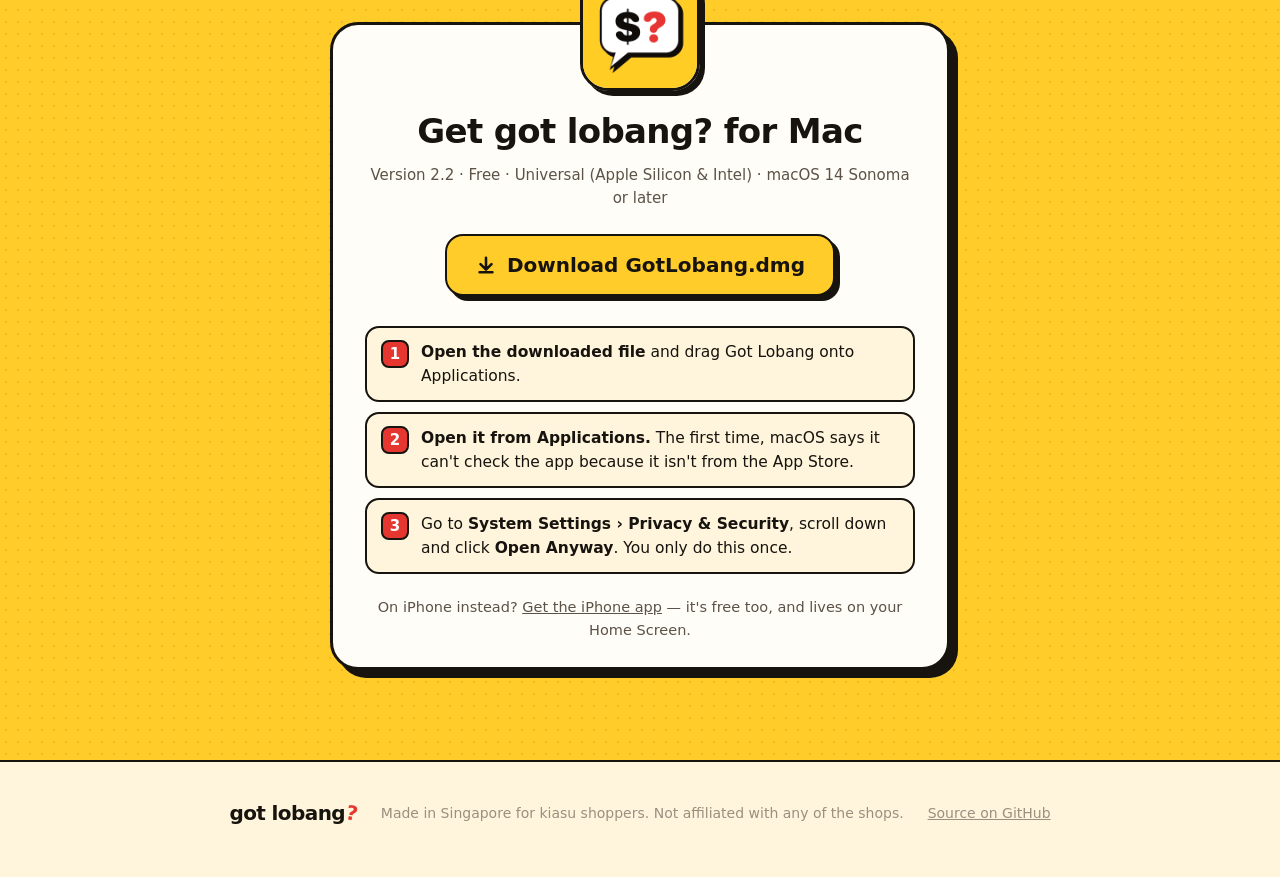
==== commit 7ae691c9: "Publish 2026-10-19 16:50" ====
--- a/mac/index.html
+++ b/mac/index.html
@@ -4,7 +4,7 @@
   <meta charset="utf-8" />
   <meta name="viewport" content="width=device-width, initial-scale=1, viewport-fit=cover" />
   <title>got lobang? for Mac</title>
-  <meta name="description" content="The cheapest groceries in Singapore, on your Mac. One list, five shops — Sheng Siong, FairPrice, Waangoo, Selvi and KiasuMart. Free download." />
+  <meta name="description" content="The cheapest groceries in Singapore, on your Mac. One list, seven shops — Sheng Siong, FairPrice, Cold Storage, RedMart, Waangoo, Selvi and KiasuMart. Free download." />
   <meta name="theme-color" content="#ffcc29" />
   <link rel="icon" type="image/png" href="../icons/icon-192.png" />
   <link rel="apple-touch-icon" href="../icons/apple-touch-icon.png" />
@@ -23,9 +23,9 @@
 
   <section class="hero">
     <div class="hero-text">
-      <span class="sticker red tilt-l">NEW · free</span>
+      <span class="sticker red tilt-l">NEW · now 7 shops</span>
       <h1>Every lobang,<br />now on your <span class="hl">Mac</span>.</h1>
-      <p class="lead">Write your grocery list once. got lobang? kaypohs <b>Sheng Siong, FairPrice, Waangoo, Selvi and KiasuMart</b> at the same time, finds where each item is cheapest, and splits your cart by shop.</p>
+      <p class="lead">Write your grocery list once. got lobang? kaypohs <b>Sheng Siong, FairPrice, Cold Storage, RedMart, Waangoo, Selvi and KiasuMart</b> at the same time, finds where each item is cheapest, and splits your cart by shop.</p>
       <div class="cta">
         <a class="btn primary big" href="https://github.com/saket-vanga/gotlobang/releases/latest/download/GotLobang.dmg" data-dl>
           <svg width="22" height="22" viewBox="0 0 24 24" fill="none" stroke="currentColor" stroke-width="2.8" stroke-linecap="round" stroke-linejoin="round"><path d="M12 4v12M6 11l6 6 6-6M5 20h14"/></svg>
@@ -40,12 +40,12 @@
       </div>
       <img id="heroShot" src="img/main.png" width="1600" height="1047" alt="got lobang? on Mac: a grocery list with the cheapest price and shop for each item" />
       <span class="sticker red float s1">save $11.29!</span>
-      <span class="sticker yellow float s2">5 shops checked</span>
+      <span class="sticker yellow float s2">7 shops checked</span>
     </div>
   </section>
 
   <div class="shops">
-    <span style="--c:#e5484d">Sheng Siong</span><span style="--c:#3e63dd">FairPrice</span><span style="--c:#f76b15">Waangoo</span><span style="--c:#8e4ec6">Selvi</span><span style="--c:#12a594">KiasuMart</span>
+    <span style="--c:#e5484d">Sheng Siong</span><span style="--c:#3e63dd">FairPrice</span><span style="--c:#008c45">Cold Storage</span><span style="--c:#db1266">RedMart</span><span style="--c:#f76b15">Waangoo</span><span style="--c:#8e4ec6">Selvi</span><span style="--c:#12a594">KiasuMart</span>
   </div>
 
   <section id="how" class="how">
@@ -56,7 +56,7 @@
         <div class="num">1</div>
         <h3>Make your list</h3>
         <p>Type items like you'd text your mum — “2x eggs”, “basmati rice”, “nutella” — or click a quick-add chip for things you buy often. Paste a whole list from Notes and every line becomes an item.</p>
-        <p>Each item shows its cheapest shop right away; click › to compare all five shops side by side. Tick ☑ what you've already got.</p>
+        <p>Each item shows its cheapest shop right away; click › to compare every shop side by side. Tick ☑ what you've already got.</p>
       </div>
       <figure class="shot"><img src="img/main.png" width="1600" height="1047" loading="lazy" alt="The list screen with prices from each shop" /></figure>
     </div>
@@ -118,7 +118,7 @@
     <div class="dl-card">
       <img class="dl-icon" src="../icons/icon-512.png" alt="" width="120" height="120" />
       <h2>Get got lobang? for Mac</h2>
-      <p class="muted">Version 2.1 · Free · Universal (Apple Silicon &amp; Intel) · macOS 14 Sonoma or later</p>
+      <p class="muted">Version 2.2 · Free · Universal (Apple Silicon &amp; Intel) · macOS 14 Sonoma or later</p>
       <a class="btn primary big" href="https://github.com/saket-vanga/gotlobang/releases/latest/download/GotLobang.dmg" data-dl>
         <svg width="22" height="22" viewBox="0 0 24 24" fill="none" stroke="currentColor" stroke-width="2.8" stroke-linecap="round" stroke-linejoin="round"><path d="M12 4v12M6 11l6 6 6-6M5 20h14"/></svg>
         Download GotLobang.dmg
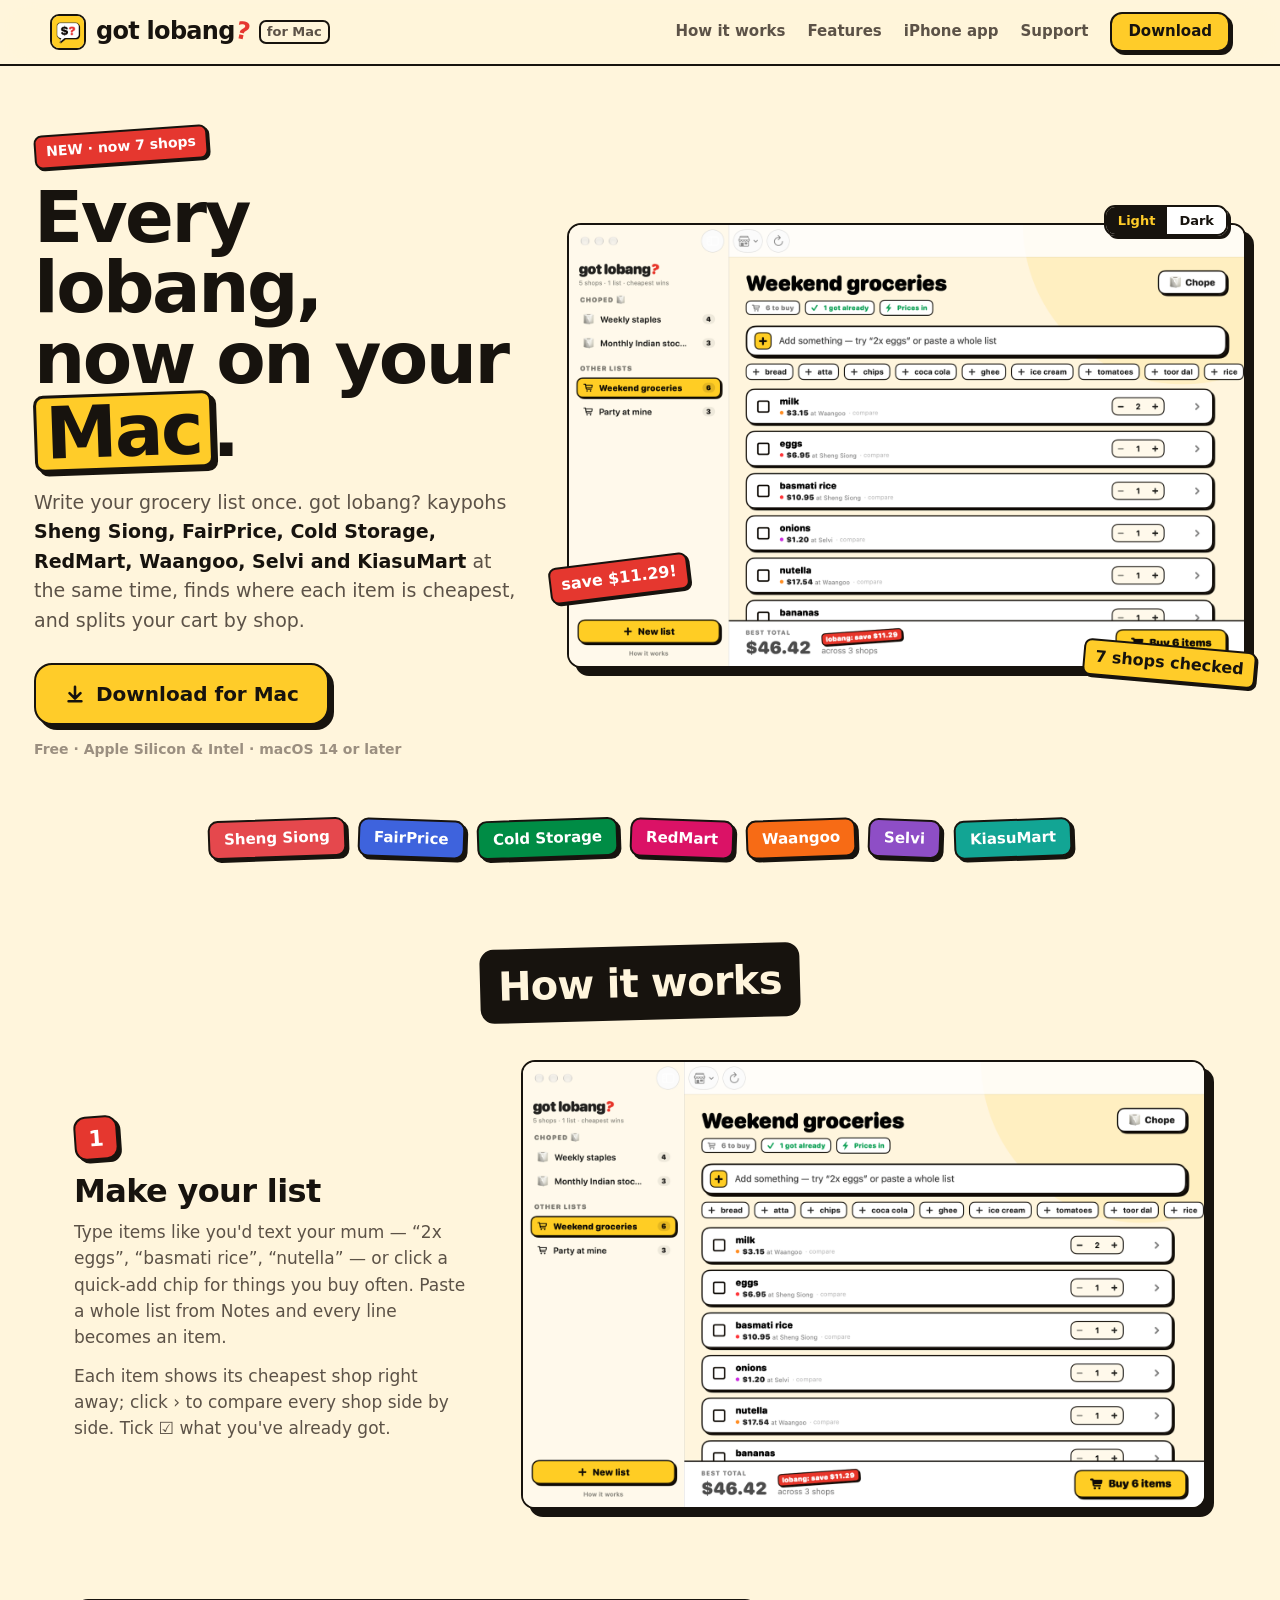
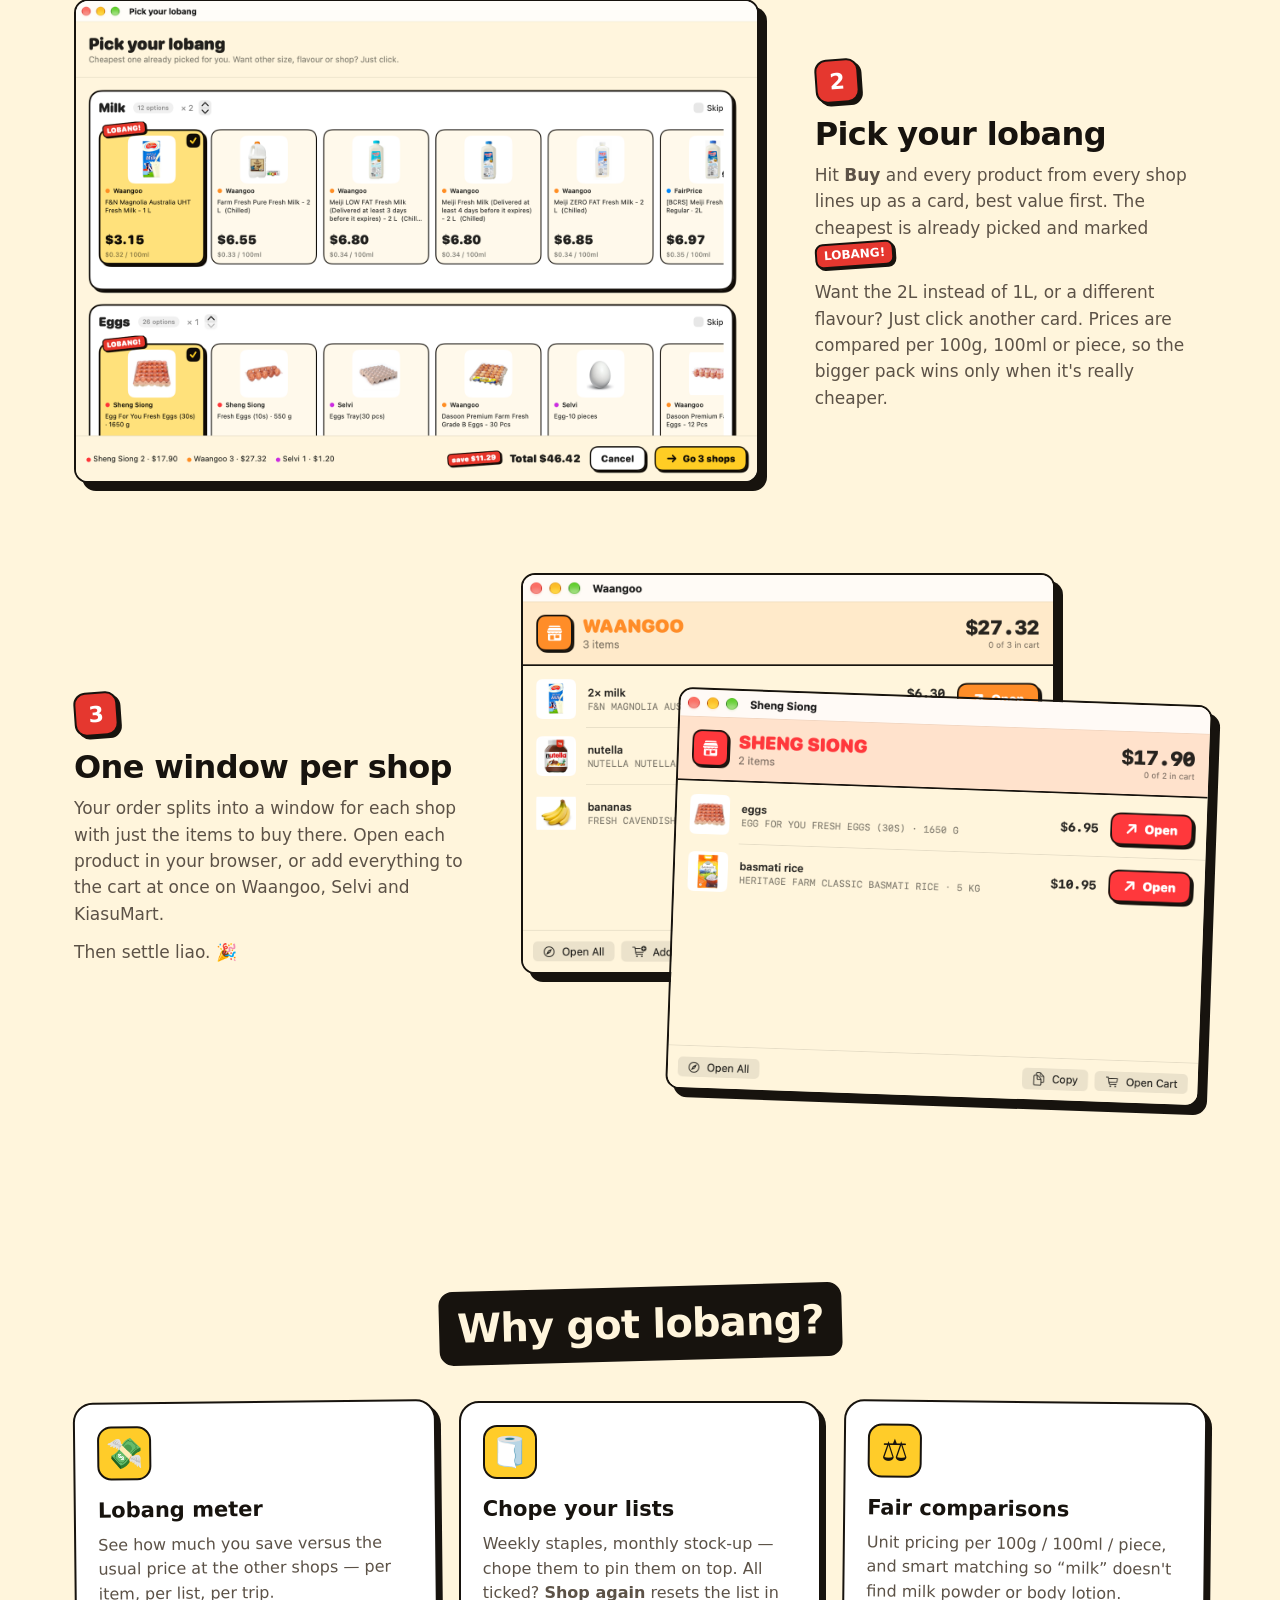
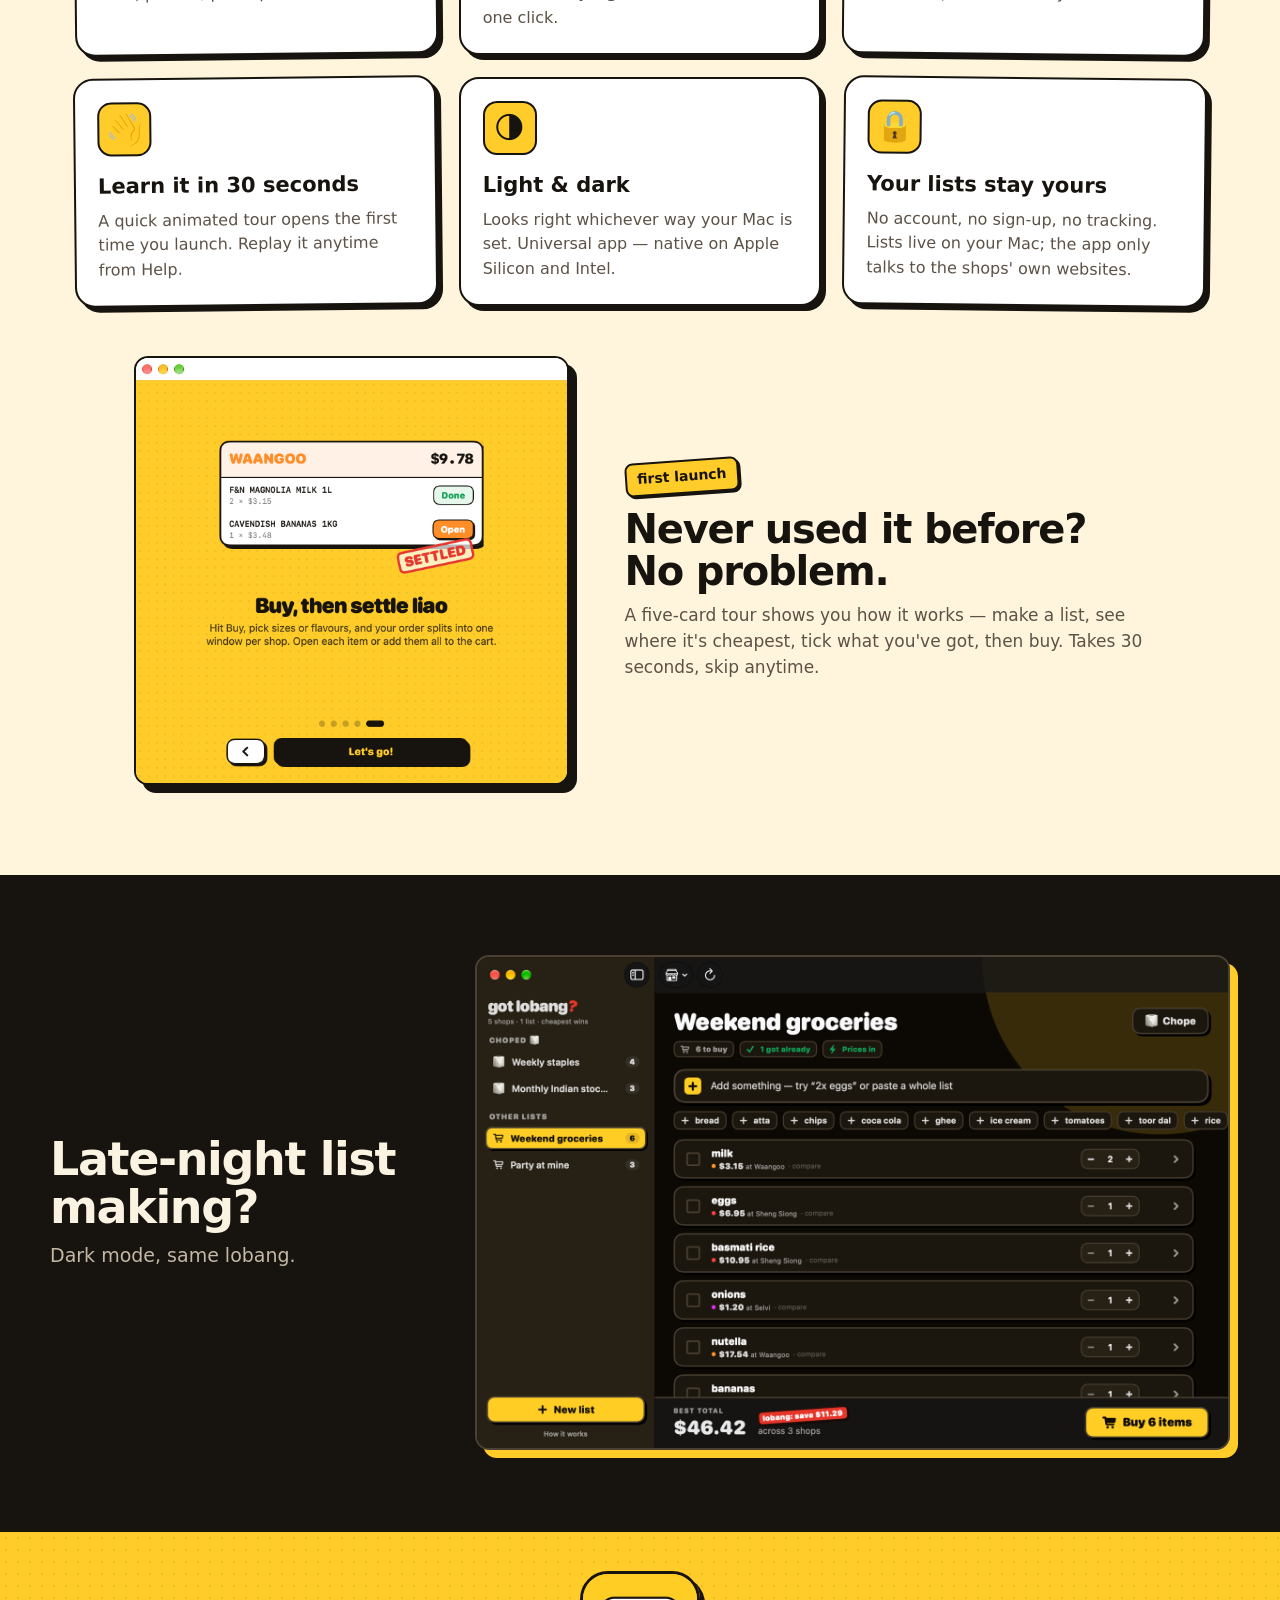
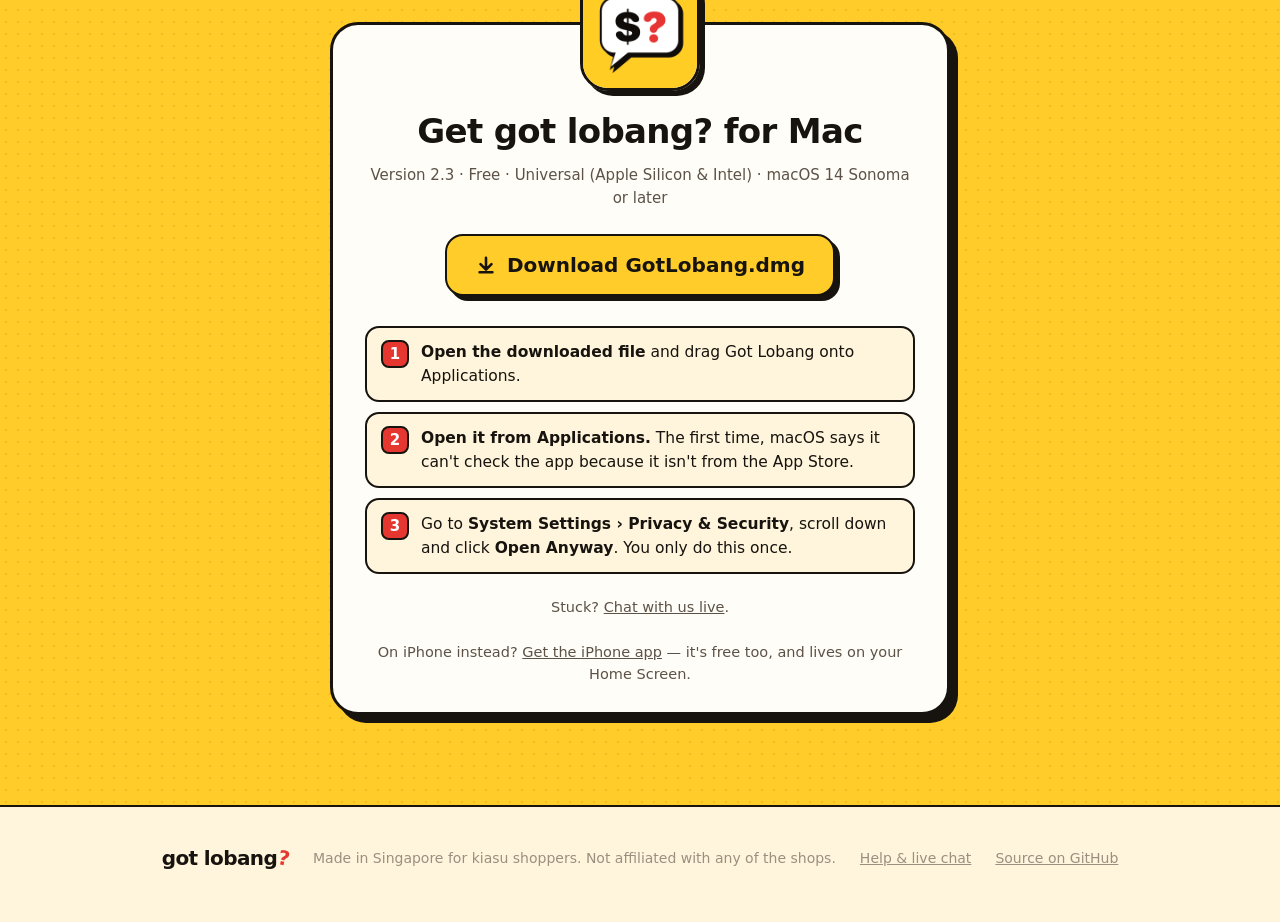
==== commit 8f84e31e: "Publish 2026-10-23 11:25" ====
--- a/mac/index.html
+++ b/mac/index.html
@@ -17,6 +17,7 @@
       <a href="#how">How it works</a>
       <a href="#features">Features</a>
       <a href="../" class="hide-sm">iPhone app</a>
+      <a href="../support/?from=mac" class="hide-sm">Support</a>
       <a class="btn small primary" href="#download">Download</a>
     </nav>
   </header>
@@ -118,7 +119,7 @@
     <div class="dl-card">
       <img class="dl-icon" src="../icons/icon-512.png" alt="" width="120" height="120" />
       <h2>Get got lobang? for Mac</h2>
-      <p class="muted">Version 2.2 · Free · Universal (Apple Silicon &amp; Intel) · macOS 14 Sonoma or later</p>
+      <p class="muted">Version 2.3 · Free · Universal (Apple Silicon &amp; Intel) · macOS 14 Sonoma or later</p>
       <a class="btn primary big" href="https://github.com/saket-vanga/gotlobang/releases/latest/download/GotLobang.dmg" data-dl>
         <svg width="22" height="22" viewBox="0 0 24 24" fill="none" stroke="currentColor" stroke-width="2.8" stroke-linecap="round" stroke-linejoin="round"><path d="M12 4v12M6 11l6 6 6-6M5 20h14"/></svg>
         Download GotLobang.dmg
@@ -128,6 +129,7 @@
         <li><span class="n">2</span><div><b>Open it from Applications.</b> The first time, macOS says it can't check the app because it isn't from the App Store.</div></li>
         <li><span class="n">3</span><div>Go to <b>System Settings › Privacy &amp; Security</b>, scroll down and click <b>Open Anyway</b>. You only do this once.</div></li>
       </ol>
+      <p class="fine">Stuck? <a href="../support/?from=mac">Chat with us live</a>.</p>
       <p class="fine">On iPhone instead? <a href="../">Get the iPhone app</a> — it's free too, and lives on your Home Screen.</p>
     </div>
   </section>
@@ -135,6 +137,7 @@
   <footer>
     <span class="wordmark small">got lobang<i>?</i></span>
     <span>Made in Singapore for kiasu shoppers. Not affiliated with any of the shops.</span>
+    <a href="../support/?from=mac">Help &amp; live chat</a>
     <a href="https://github.com/saket-vanga/gotlobang">Source on GitHub</a>
   </footer>
 
